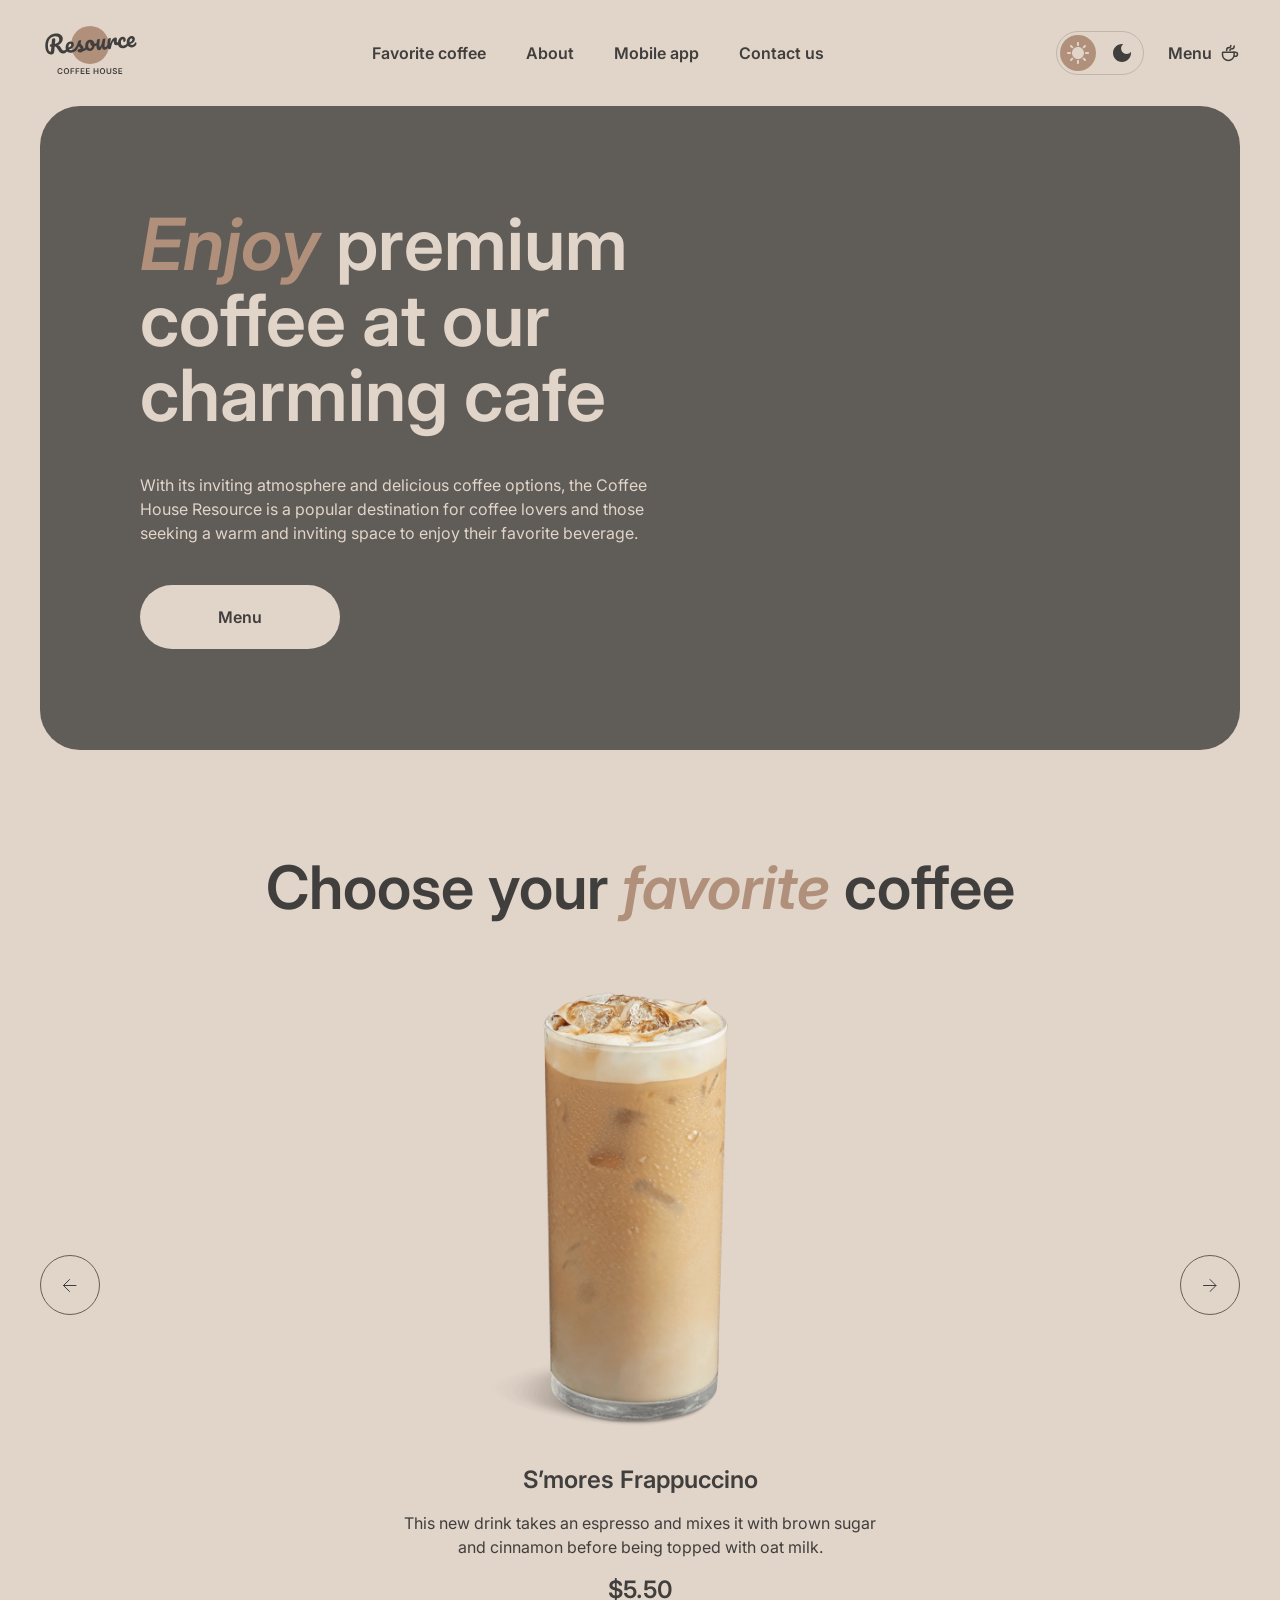
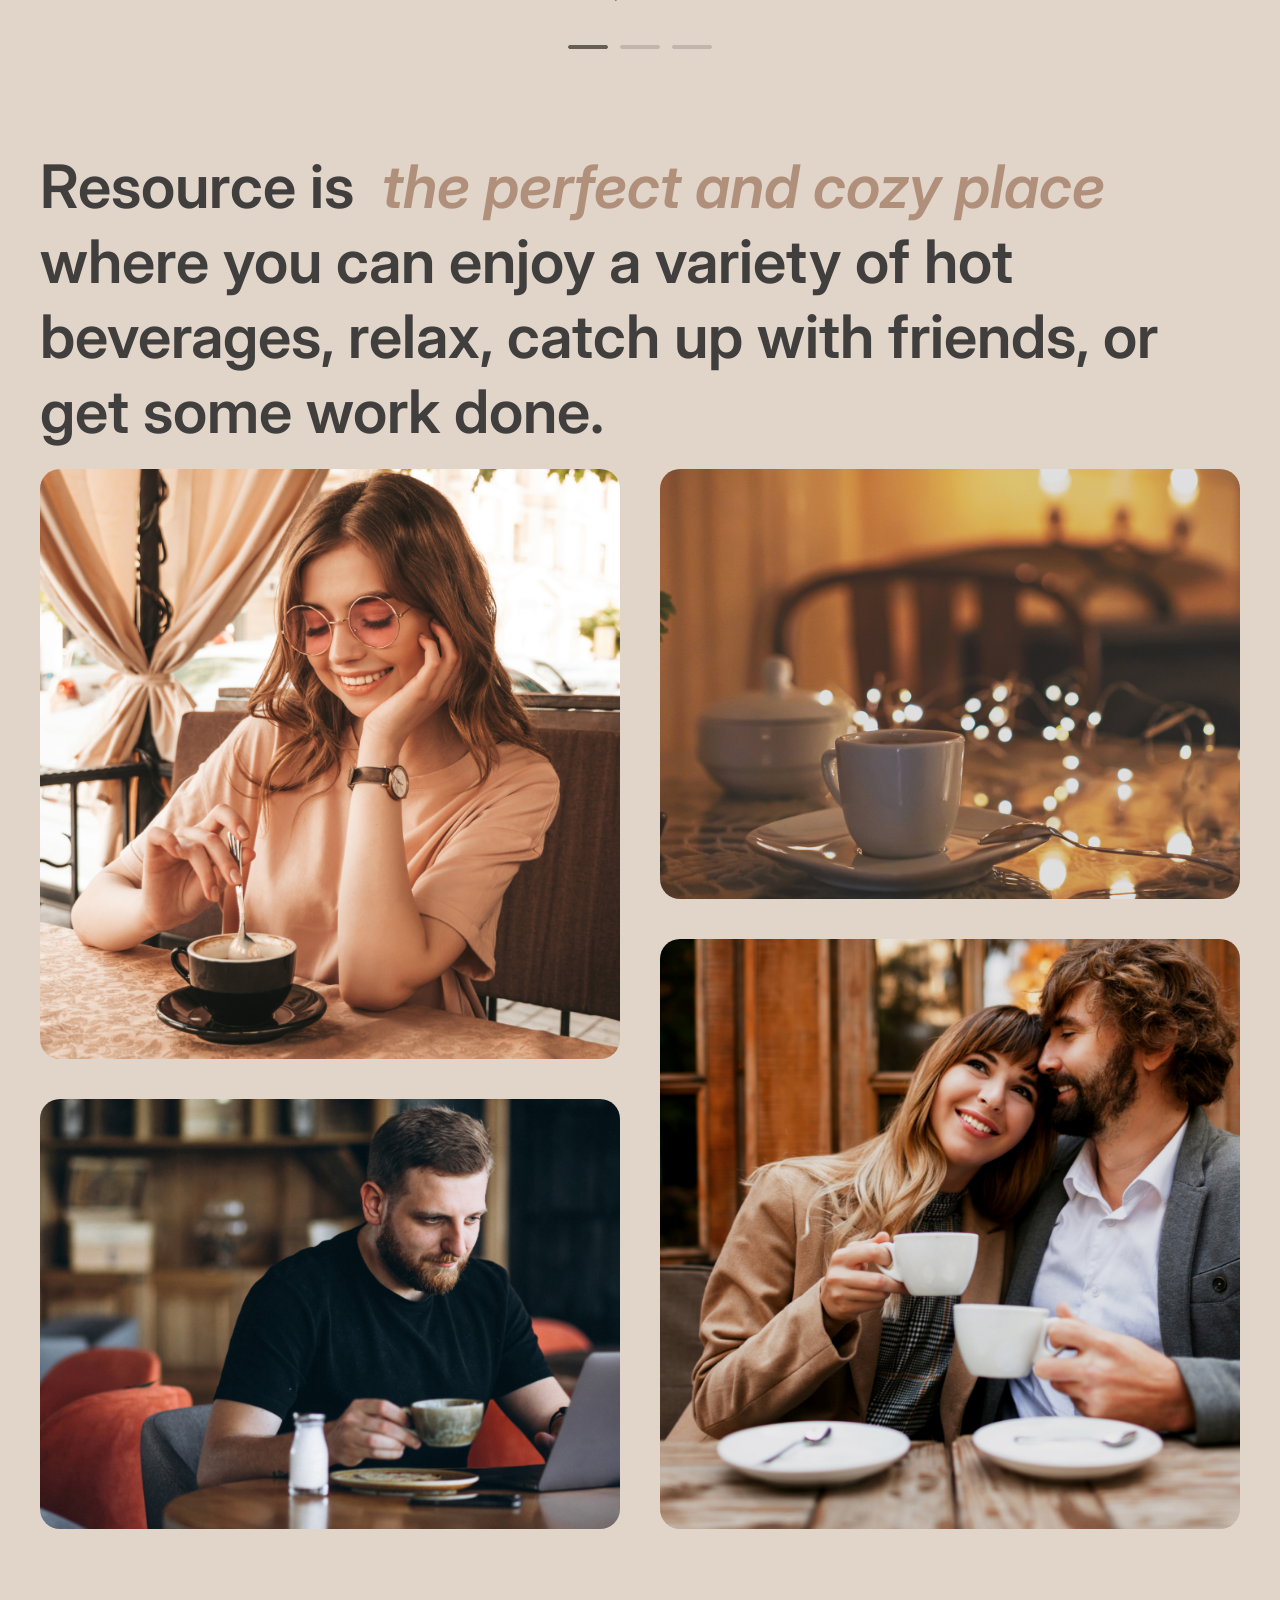
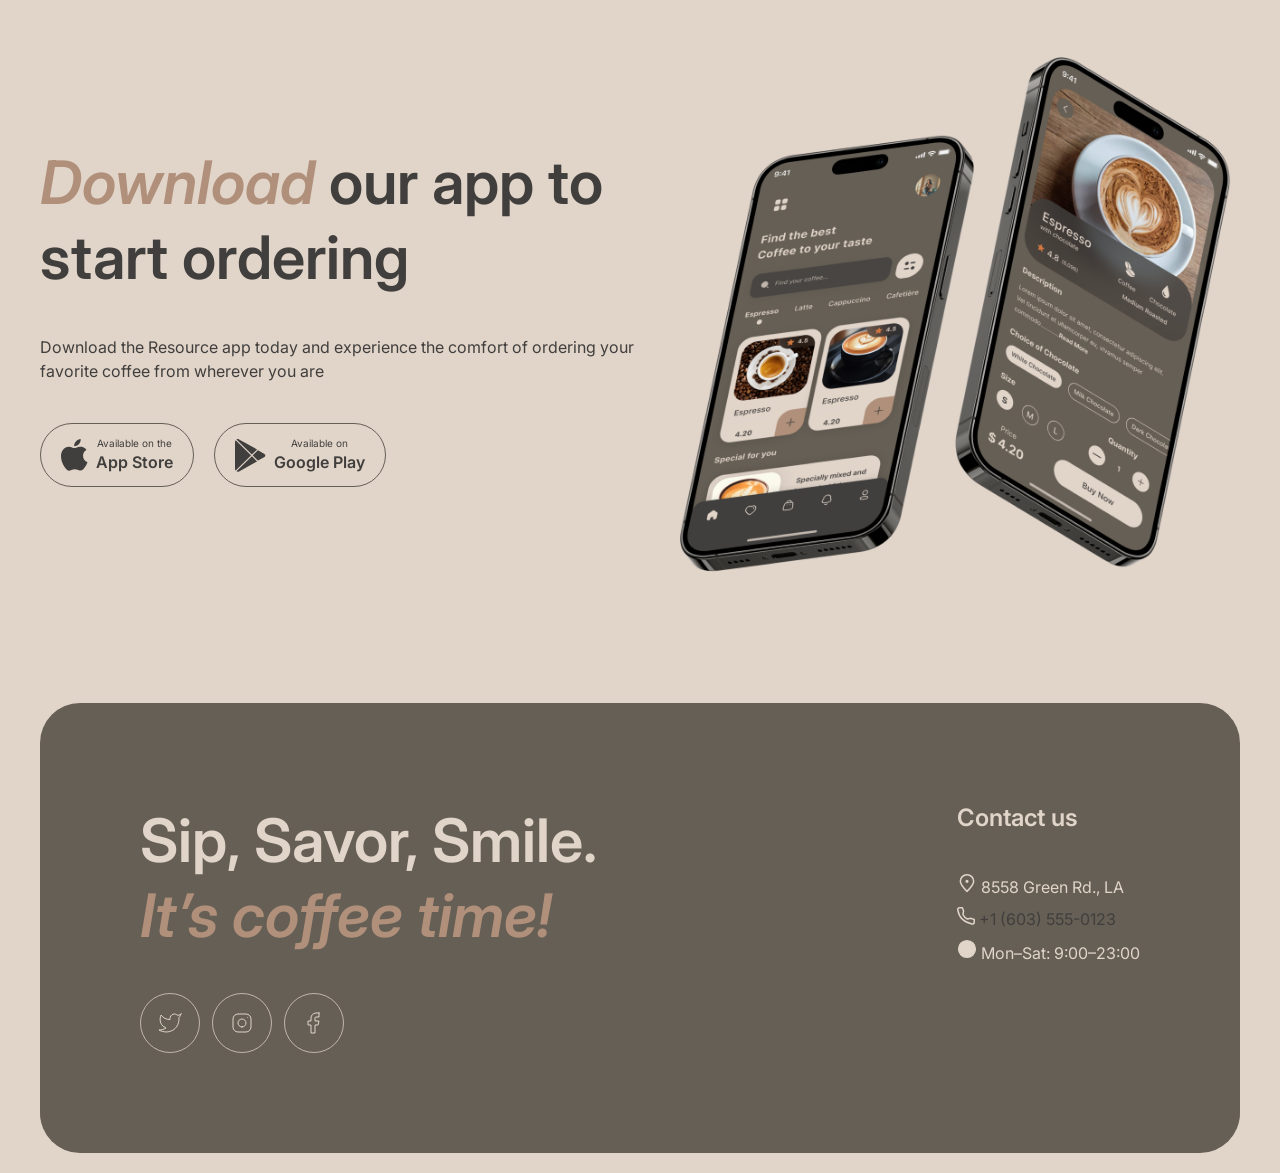
==== index.html @ 8425c6fe "feat: build main section and styles for it" ====
<!DOCTYPE html>
<html lang="en">

<head>
  <meta charset="UTF-8">
  <meta name="viewport" content="width=device-width, initial-scale=1.0">
  <link rel="stylesheet" href="./style.css">
  <link rel="preconnect" href="https://fonts.googleapis.com">
  <link rel="preconnect" href="https://fonts.gstatic.com" crossorigin>
  <link
    href="https://fonts.googleapis.com/css2?family=Inter:ital,opsz,wght@0,14..32,100..900;1,14..32,100..900&display=swap"
    rel="stylesheet">
  <title>Coffee House</title>
</head>

<body>
  <header class="header">
    <a href="index.html" aria-label="Go to homepage">
      <svg class="logo" width="100" height="60" viewBox="0 0 690 414" fill="none" xmlns="http://www.w3.org/2000/svg">
        <path class="logo-circle-color"
          d="M476.1 172.5C476.1 244.905 417.405 303.6 345 303.6C272.596 303.6 213.9 244.905 213.9 172.5C213.9 100.095 272.596 41.4 345 41.4C417.405 41.4 476.1 100.095 476.1 172.5Z"
          fill="currentColor" />
        <path class="logo-text-color"
          d="M660.181 153.81C661.611 153.685 662.768 154.248 663.654 155.501C664.649 156.744 665.248 158.52 665.45 160.829C665.796 164.789 665.159 168.28 663.54 171.303C660.874 176.301 657.127 180.342 652.299 183.424C647.581 186.496 641.758 188.336 634.829 188.942C624.271 189.866 615.803 187.448 609.426 181.689C603.039 175.82 599.374 167.497 598.431 156.719C597.767 149.13 598.746 141.952 601.367 135.184C603.98 128.306 607.922 122.697 613.194 118.357C618.576 114.008 624.842 111.52 631.99 110.895C638.369 110.337 643.651 111.814 647.838 115.326C652.014 118.729 654.386 123.675 654.954 130.163C655.618 137.752 653.441 144.536 648.423 150.516C643.505 156.377 634.642 161.474 621.834 165.809C624.916 170.637 629.591 172.777 635.86 172.228C640.369 171.834 643.962 170.467 646.639 168.127C649.426 165.777 652.527 161.96 655.943 156.674C657.119 154.909 658.531 153.954 660.181 153.81ZM630.6 127.307C626.531 127.663 623.273 130.331 620.828 135.31C618.492 140.28 617.618 146.119 618.204 152.828L618.233 153.158C624.587 151.05 629.499 148.293 632.969 144.887C636.439 141.48 637.996 137.742 637.64 133.673C637.457 131.583 636.708 129.986 635.393 128.883C634.177 127.659 632.58 127.134 630.6 127.307Z"
          fill="currentColor" />
        <path class="logo-text-color"
          d="M574.751 194.198C563.973 195.141 555.295 192.852 548.717 187.333C542.239 181.693 538.563 173.87 537.687 163.862C536.908 154.953 537.984 146.991 540.917 139.974C543.849 132.957 547.961 127.389 553.253 123.269C558.544 119.149 564.269 116.819 570.428 116.28C576.477 115.751 581.31 117.157 584.927 120.498C588.644 123.719 590.748 128.134 591.239 133.743C591.643 138.362 590.94 142.358 589.129 145.73C587.428 149.092 584.928 150.918 581.629 151.207C579.539 151.39 577.791 151.044 576.385 150.169C575.089 149.285 574.364 147.964 574.21 146.204C574.142 145.434 574.175 144.545 574.309 143.536C574.442 142.527 574.544 141.797 574.616 141.348C575.022 139.65 575.162 138.086 575.037 136.656C574.912 135.227 574.43 134.16 573.593 133.458C572.866 132.746 571.842 132.448 570.523 132.563C567.993 132.784 565.73 134.146 563.732 136.648C561.725 139.04 560.23 142.218 559.247 146.183C558.264 150.148 557.974 154.44 558.379 159.059C559.495 171.817 565.607 177.71 576.715 176.738C581.224 176.343 585.933 174.435 590.842 171.014C595.852 167.472 600.622 162.456 605.152 155.964C606.337 154.309 607.754 153.409 609.404 153.265C610.833 153.14 611.991 153.704 612.876 154.956C613.872 156.199 614.47 157.975 614.672 160.285C615.038 164.464 614.292 167.965 612.433 170.787C607.822 177.618 602.041 183.111 595.09 187.265C588.24 191.3 581.46 193.611 574.751 194.198Z"
          fill="currentColor" />
        <path class="logo-text-color"
          d="M479.882 202.498C475.703 202.864 472.541 200.924 470.396 196.678C468.362 192.424 466.921 185.457 466.074 175.779C464.824 161.481 465.67 147.721 468.613 134.497C469.324 131.221 470.717 128.772 472.791 127.15C474.966 125.408 478.088 124.359 482.157 124.003C484.357 123.811 485.921 123.951 486.849 124.424C487.777 124.897 488.308 125.903 488.443 127.443C488.597 129.203 488.118 133.234 487.007 139.537C486.292 144.033 485.749 147.959 485.378 151.316C485.007 154.673 484.813 158.791 484.796 163.668C487.598 153.892 490.994 145.838 494.984 139.504C498.973 133.171 503.002 128.552 507.07 125.647C511.248 122.733 515.151 121.117 518.781 120.799C525.929 120.174 529.817 123.435 530.442 130.584C530.567 132.014 530.375 135.521 529.866 141.107C529.372 145.583 529.172 148.371 529.268 149.471C529.605 153.32 531.148 155.125 533.898 154.884C536.977 154.615 540.725 151.849 545.141 146.586C546.445 145.031 547.867 144.187 549.407 144.052C550.837 143.927 551.994 144.491 552.88 145.743C553.865 146.876 554.45 148.487 554.632 150.577C554.988 154.646 554.168 157.931 552.17 160.433C549.37 163.892 545.981 166.959 542.004 169.635C538.127 172.19 533.879 173.67 529.26 174.074C523.431 174.584 518.847 173.489 515.508 170.789C512.278 168.079 510.442 164.195 510 159.136C509.855 157.486 509.876 155.822 510.062 154.144C510.089 151.925 510.069 150.43 510.002 149.66C509.848 147.901 509.166 147.074 507.956 147.18C506.307 147.324 504.271 149.386 501.848 153.366C499.526 157.226 497.31 162.296 495.2 168.576C493.09 174.856 491.503 181.422 490.44 188.276C489.683 193.55 488.561 197.195 487.075 199.209C485.689 201.103 483.291 202.2 479.882 202.498Z"
          fill="currentColor" />
        <path class="logo-text-color"
          d="M408.793 208.717C403.844 209.15 399.577 207.252 395.993 203.022C392.51 198.672 390.47 193.088 389.873 186.269C389.151 178.02 389.042 170.439 389.545 163.524C390.039 156.499 391.214 149.026 393.07 141.106C393.881 137.711 395.214 135.211 397.068 133.609C398.923 132.006 401.995 131.016 406.284 130.641C408.704 130.43 410.387 130.67 411.334 131.363C412.391 132.046 412.987 133.158 413.122 134.697C413.199 135.577 412.854 138.6 412.087 143.765C411.343 147.93 410.785 151.691 410.414 155.049C409.225 166.789 408.799 174.584 409.135 178.433C409.338 180.743 409.757 182.368 410.393 183.31C411.02 184.142 411.939 184.505 413.148 184.399C414.798 184.254 416.688 182.427 418.819 178.916C421.06 175.395 423.262 170.16 425.424 163.211C427.697 156.252 429.725 147.763 431.508 137.743C432.099 134.367 433.212 131.887 434.847 130.303C436.591 128.71 439.278 127.755 442.907 127.437C445.437 127.216 447.225 127.392 448.273 127.965C449.311 128.428 449.902 129.485 450.046 131.135C450.287 133.884 449.571 141.538 447.9 154.096C446.052 168.443 445.272 177.266 445.561 180.566C445.744 182.655 446.328 184.266 447.314 185.399C448.29 186.422 449.492 186.871 450.922 186.746C453.122 186.553 455.591 185.008 458.329 182.108C461.168 179.089 464.853 174.334 469.383 167.843C470.568 166.187 471.985 165.288 473.635 165.143C475.064 165.018 476.222 165.582 477.107 166.834C478.103 168.077 478.701 169.853 478.903 172.163C479.288 176.562 478.542 180.063 476.664 182.665C472.445 188.908 467.749 194.139 462.577 198.36C457.515 202.571 451.52 204.979 444.591 205.585C439.312 206.047 435.23 204.354 432.344 200.506C429.569 196.649 427.859 191.036 427.214 183.667C425.999 191.309 423.699 197.328 420.316 201.725C416.923 206.011 413.082 208.342 408.793 208.717Z"
          fill="currentColor" />
        <path class="logo-text-color"
          d="M397.168 157.87C398.598 157.745 399.761 158.363 400.655 159.726C401.55 161.088 402.094 162.869 402.287 165.069C402.748 170.348 401.428 173.622 398.325 174.891C391.928 177.777 384.785 179.732 376.895 180.755C375.614 190.176 372.139 197.961 366.471 204.108C360.793 210.146 354.05 213.507 346.242 214.19C339.643 214.767 333.839 213.668 328.831 210.892C323.933 208.107 320.043 204.181 317.162 199.113C314.28 194.046 312.57 188.433 312.031 182.274C311.3 173.916 312.245 166.352 314.867 159.584C317.479 152.707 321.431 147.208 326.722 143.088C332.004 138.858 338.055 136.444 344.873 135.848C353.232 135.116 360.196 137.444 365.765 142.83C371.434 148.097 375.079 154.926 376.7 163.318C381.84 162.535 387.903 160.897 394.888 158.402C395.748 158.105 396.509 157.927 397.168 157.87ZM346.032 196.588C349.551 196.28 352.45 194.585 354.73 191.505C357.119 188.414 358.518 184.136 358.926 178.67C355.315 176.659 352.411 173.865 350.214 170.289C348.127 166.704 346.901 162.822 346.535 158.642C346.381 156.883 346.392 155.109 346.568 153.32L345.743 153.392C341.344 153.777 337.847 156.244 335.253 160.793C332.759 165.223 331.849 171.287 332.523 178.985C333.052 185.034 334.611 189.552 337.2 192.54C339.898 195.517 342.842 196.867 346.032 196.588Z"
          fill="currentColor" />
        <path class="logo-text-color"
          d="M278.137 223.805C272.418 224.306 267.904 223.371 264.593 221.001C261.393 218.621 259.648 215.781 259.36 212.482C259.109 209.623 259.938 207.057 261.845 204.784C263.751 202.512 266.739 201.198 270.809 200.842C272.238 200.716 273.903 200.737 275.801 200.903C277.8 200.95 279.299 200.985 280.299 201.009C279.938 198.159 279.043 195.522 277.612 193.098C276.291 190.665 274.649 188.371 272.687 186.215C270.716 183.949 268.884 182.004 267.19 180.379C264.348 187.166 261.41 192.853 258.376 197.441C255.452 202.019 252.179 206.406 248.556 210.601C246.75 212.754 244.747 213.927 242.547 214.119C240.787 214.273 239.305 213.793 238.099 212.68C236.884 211.456 236.194 209.91 236.031 208.04C235.838 205.84 236.43 203.738 237.806 201.734L239.72 198.907C245.115 190.899 249.14 184.341 251.796 179.232C253.387 175.879 255.216 171.453 257.284 165.952C259.342 160.342 261.33 154.572 263.249 148.641C264.916 143.619 269.048 140.819 275.647 140.242C278.726 139.973 280.895 140.06 282.153 140.504C283.411 140.948 284.093 141.775 284.199 142.985C284.256 143.645 284.128 144.709 283.813 146.177C283.498 147.645 283.018 149.128 282.374 150.625C280.74 154.757 280.044 158.198 280.285 160.948C280.429 162.598 281.138 164.364 282.411 166.248C283.793 168.121 285.825 170.437 288.504 173.195C292.427 177.506 295.413 181.234 297.462 184.38C299.61 187.406 300.853 190.843 301.19 194.693C301.286 195.792 301.311 197.342 301.264 199.341C306.47 196.78 312.308 190.672 318.778 181.019C319.963 179.364 321.38 178.464 323.03 178.32C324.46 178.195 325.617 178.758 326.503 180.011C327.498 181.253 328.097 183.03 328.299 185.339C328.664 189.518 327.918 193.019 326.059 195.841C321.157 203.141 316.287 208.277 311.449 211.249C306.711 214.102 300.668 215.961 293.319 216.825C289.247 220.949 284.186 223.276 278.137 223.805Z"
          fill="currentColor" />
        <path class="logo-text-color"
          d="M252.658 184.476C254.088 184.351 255.245 184.915 256.131 186.167C257.126 187.41 257.725 189.186 257.927 191.496C258.311 195.895 257.565 199.396 255.687 201.998C252.051 207.303 246.676 212.373 239.563 217.206C232.56 222.03 224.824 224.813 216.356 225.553C204.808 226.564 195.57 224.214 188.643 218.503C181.716 212.792 177.776 204.493 176.823 193.605C176.159 186.016 177.138 178.838 179.76 172.07C182.372 165.192 186.314 159.583 191.586 155.243C196.969 150.893 203.234 148.406 210.383 147.781C216.762 147.222 222.044 148.7 226.23 152.212C230.407 155.615 232.779 160.56 233.346 167.049C234.01 174.638 231.833 181.422 226.815 187.402C221.898 193.263 213.09 198.355 200.391 202.68C203.583 207.499 209.029 209.571 216.727 208.898C221.676 208.465 227.136 206.269 233.107 202.311C239.178 198.234 244.277 193.189 248.406 187.176C249.591 185.521 251.008 184.621 252.658 184.476ZM208.993 164.193C204.923 164.549 201.666 167.217 199.22 172.196C196.885 177.166 196.01 183.005 196.597 189.714L196.626 190.044C202.98 187.936 207.892 185.179 211.362 181.773C214.832 178.366 216.389 174.628 216.033 170.559C215.85 168.469 215.101 166.872 213.785 165.768C212.57 164.545 210.972 164.02 208.993 164.193Z"
          fill="currentColor" />
        <path class="logo-text-color"
          d="M191.066 189.865C192.496 189.74 193.654 190.304 194.539 191.556C195.534 192.799 196.133 194.575 196.335 196.885C196.71 201.174 195.964 204.675 194.095 207.387C189.374 214.228 184.473 219.643 179.392 223.634C174.302 227.515 168.072 229.778 160.703 230.422C153.555 231.048 147.282 229.657 141.886 226.251C136.601 222.834 131.294 216.649 125.967 207.695C121.683 200.534 118.343 195.286 115.945 191.949C113.538 188.502 111.222 186.101 108.998 184.744C106.884 183.377 104.327 182.659 101.329 182.589C101.091 184.937 100.462 192.306 99.4399 204.697C99.0412 210.273 98.7848 213.675 98.6707 214.904C98.1578 221.709 96.4104 227.071 93.4286 230.989C90.4371 234.797 85.5869 236.994 78.8782 237.581C71.5095 238.226 64.7781 236.654 58.6839 232.865C52.69 228.956 47.8166 223.288 44.0636 215.858C40.301 208.319 37.9867 199.601 37.1207 189.702C35.5043 171.226 37.2985 155 42.5034 141.024C47.8184 127.039 55.9419 116.022 66.8739 107.973C77.9064 99.804 91.0112 95.0558 106.188 93.728C116.747 92.8042 125.739 93.6244 133.167 96.1884C140.595 98.7524 146.259 102.69 150.159 108C154.169 113.301 156.482 119.471 157.098 126.51C157.637 132.669 156.681 138.848 154.231 145.046C151.882 151.126 147.99 156.675 142.555 161.694C137.121 166.713 130.321 170.688 122.155 173.619C127.559 174.587 131.83 176.54 134.969 179.48C138.107 182.419 141.375 186.843 144.774 192.751C148.431 199.081 151.878 203.655 155.117 206.475C158.466 209.285 162.12 210.517 166.079 210.17C169.599 209.863 172.852 208.414 175.839 205.826C178.817 203.127 182.475 198.707 186.814 192.564C187.999 190.909 189.417 190.009 191.066 189.865ZM78.5488 184.416C74.8095 184.743 72.148 184.089 70.5643 182.454C69.0906 180.81 68.2575 178.888 68.0651 176.689C67.8342 174.049 68.4762 171.887 69.9912 170.203C71.6161 168.51 73.5284 167.567 75.728 167.374L79.8523 167.013C80.669 156.081 81.5056 146.644 82.3622 138.701C83.1665 131.427 87.473 127.448 95.2815 126.765C101.55 126.217 104.93 128.747 105.421 134.356C105.527 135.566 105.554 136.505 105.501 137.175L102.948 164.993C108.858 164.143 114.122 162.242 118.74 159.289C123.468 156.327 127.064 152.466 129.529 147.706C132.104 142.937 133.141 137.693 132.641 131.974C132.035 125.046 129.194 119.809 124.118 116.263C119.043 112.717 111.941 111.344 102.813 112.143C92.0345 113.086 82.812 116.608 75.145 122.709C67.5783 128.69 62.0022 137.157 58.4167 148.11C54.8217 158.952 53.6832 171.907 55.0014 186.974C55.6172 194.013 56.8613 200 58.7337 204.933C60.606 209.867 62.6977 213.508 65.0086 215.855C67.3195 218.201 69.4098 219.293 71.2795 219.129C72.7092 219.004 73.8014 218.188 74.5562 216.682C75.4209 215.165 75.9887 212.788 76.2596 209.551L78.5488 184.416Z"
          fill="currentColor" />
        <path class="logo-text-color"
          d="M540.982 372.6V332.455H567.093V338.551H548.255V349.45H565.74V355.546H548.255V366.504H567.249V372.6H540.982Z"
          fill="currentColor" />
        <path class="logo-text-color"
          d="M524.192 343.491C524.009 341.779 523.238 340.446 521.879 339.492C520.533 338.538 518.782 338.061 516.625 338.061C515.109 338.061 513.809 338.29 512.724 338.747C511.64 339.204 510.81 339.825 510.235 340.609C509.66 341.393 509.366 342.288 509.353 343.295C509.353 344.131 509.542 344.856 509.921 345.471C510.313 346.085 510.843 346.607 511.509 347.039C512.176 347.457 512.914 347.81 513.724 348.097C514.534 348.385 515.351 348.627 516.174 348.823L519.938 349.763C521.454 350.116 522.911 350.593 524.309 351.194C525.721 351.796 526.982 352.553 528.093 353.468C529.216 354.383 530.105 355.487 530.759 356.781C531.412 358.075 531.739 359.591 531.739 361.329C531.739 363.681 531.138 365.752 529.935 367.543C528.733 369.32 526.995 370.712 524.721 371.718C522.46 372.711 519.722 373.208 516.508 373.208C513.384 373.208 510.673 372.724 508.373 371.757C506.086 370.79 504.295 369.379 503.002 367.523C501.721 365.667 501.028 363.407 500.924 360.741H508.079C508.183 362.139 508.614 363.302 509.372 364.23C510.13 365.158 511.117 365.85 512.332 366.308C513.561 366.765 514.933 366.994 516.449 366.994C518.03 366.994 519.415 366.759 520.605 366.288C521.807 365.805 522.748 365.138 523.427 364.289C524.107 363.426 524.453 362.42 524.466 361.27C524.453 360.225 524.146 359.362 523.545 358.682C522.944 357.99 522.101 357.415 521.016 356.957C519.945 356.487 518.69 356.069 517.253 355.703L512.685 354.527C509.379 353.677 506.765 352.39 504.844 350.665C502.936 348.927 501.982 346.621 501.982 343.746C501.982 341.38 502.623 339.309 503.903 337.532C505.197 335.754 506.955 334.376 509.176 333.396C511.398 332.402 513.914 331.906 516.723 331.906C519.572 331.906 522.068 332.402 524.211 333.396C526.368 334.376 528.06 335.741 529.288 337.492C530.517 339.23 531.151 341.23 531.19 343.491H524.192Z"
          fill="currentColor" />
        <path class="logo-text-color"
          d="M484.437 332.455H491.71V358.683C491.71 361.558 491.03 364.086 489.671 366.269C488.325 368.451 486.43 370.156 483.987 371.385C481.543 372.6 478.687 373.208 475.42 373.208C472.14 373.208 469.278 372.6 466.835 371.385C464.391 370.156 462.496 368.451 461.15 366.269C459.804 364.086 459.131 361.558 459.131 358.683V332.455H466.403V358.075C466.403 359.748 466.769 361.237 467.501 362.544C468.246 363.851 469.291 364.877 470.637 365.622C471.983 366.354 473.578 366.719 475.42 366.719C477.263 366.719 478.857 366.354 480.203 365.622C481.562 364.877 482.608 363.851 483.34 362.544C484.071 361.237 484.437 359.748 484.437 358.075V332.455Z"
          fill="currentColor" />
        <path class="logo-text-color"
          d="M449.495 352.527C449.495 356.853 448.685 360.558 447.064 363.642C445.457 366.713 443.261 369.065 440.478 370.699C437.708 372.332 434.565 373.149 431.049 373.149C427.534 373.149 424.384 372.332 421.601 370.699C418.831 369.052 416.635 366.693 415.015 363.622C413.407 360.538 412.604 356.84 412.604 352.527C412.604 348.202 413.407 344.503 415.015 341.432C416.635 338.348 418.831 335.99 421.601 334.356C424.384 332.723 427.534 331.906 431.049 331.906C434.565 331.906 437.708 332.723 440.478 334.356C443.261 335.99 445.457 338.348 447.064 341.432C448.685 344.503 449.495 348.202 449.495 352.527ZM442.183 352.527C442.183 349.482 441.706 346.915 440.752 344.824C439.811 342.72 438.505 341.132 436.832 340.06C435.159 338.976 433.232 338.433 431.049 338.433C428.867 338.433 426.939 338.976 425.267 340.06C423.594 341.132 422.281 342.72 421.327 344.824C420.386 346.915 419.915 349.482 419.915 352.527C419.915 355.572 420.386 358.147 421.327 360.251C422.281 362.342 423.594 363.929 425.267 365.014C426.939 366.086 428.867 366.621 431.049 366.621C433.232 366.621 435.159 366.086 436.832 365.014C438.505 363.929 439.811 362.342 440.752 360.251C441.706 358.147 442.183 355.572 442.183 352.527Z"
          fill="currentColor" />
        <path class="logo-text-color"
          d="M369.787 372.6V332.455H377.06V349.45H395.662V332.455H402.954V372.6H395.662V355.546H377.06V372.6H369.787Z"
          fill="currentColor" />
        <path class="logo-text-color"
          d="M317.045 372.6V332.455H343.155V338.551H324.317V349.45H341.803V355.546H324.317V366.504H343.312V372.6H317.045Z"
          fill="currentColor" />
        <path class="logo-text-color"
          d="M280.756 372.6V332.455H306.866V338.551H288.028V349.45H305.514V355.546H288.028V366.504H307.023V372.6H280.756Z"
          fill="currentColor" />
        <path class="logo-text-color"
          d="M245.65 372.6V332.455H271.369V338.551H252.923V349.45H269.604V355.546H252.923V372.6H245.65Z"
          fill="currentColor" />
        <path d="M210.547 372.6V332.455H236.265V338.551H217.819V349.45H234.501V355.546H217.819V372.6H210.547Z"
          fill="currentColor" />
        <path class="logo-text-color"
          d="M200.913 352.527C200.913 356.853 200.103 360.558 198.482 363.642C196.875 366.713 194.679 369.065 191.896 370.699C189.125 372.332 185.983 373.149 182.467 373.149C178.952 373.149 175.802 372.332 173.019 370.699C170.248 369.052 168.053 366.693 166.433 363.622C164.825 360.538 164.021 356.84 164.021 352.527C164.021 348.202 164.825 344.503 166.433 341.432C168.053 338.348 170.248 335.99 173.019 334.356C175.802 332.723 178.952 331.906 182.467 331.906C185.983 331.906 189.125 332.723 191.896 334.356C194.679 335.99 196.875 338.348 198.482 341.432C200.103 344.503 200.913 348.202 200.913 352.527ZM193.601 352.527C193.601 349.482 193.124 346.915 192.17 344.824C191.229 342.72 189.923 341.132 188.25 340.06C186.577 338.976 184.65 338.433 182.467 338.433C180.285 338.433 178.357 338.976 176.685 340.06C175.012 341.132 173.698 342.72 172.744 344.824C171.804 346.915 171.333 349.482 171.333 352.527C171.333 355.572 171.804 358.147 172.744 360.251C173.698 362.342 175.012 363.929 176.685 365.014C178.357 366.086 180.285 366.621 182.467 366.621C184.65 366.621 186.577 366.086 188.25 365.014C189.923 363.929 191.229 362.342 192.17 360.251C193.124 358.147 193.601 355.572 193.601 352.527Z"
          fill="currentColor" />
        <path class="logo-text-color"
          d="M155.62 346H148.289C148.08 344.798 147.695 343.732 147.133 342.805C146.571 341.864 145.872 341.067 145.035 340.413C144.199 339.76 143.245 339.27 142.173 338.943C141.115 338.603 139.971 338.433 138.743 338.433C136.56 338.433 134.626 338.982 132.941 340.08C131.255 341.165 129.935 342.759 128.981 344.863C128.027 346.954 127.55 349.509 127.55 352.527C127.55 355.598 128.027 358.186 128.981 360.29C129.948 362.381 131.268 363.962 132.941 365.034C134.626 366.092 136.554 366.621 138.723 366.621C139.925 366.621 141.049 366.465 142.095 366.151C143.153 365.824 144.101 365.347 144.937 364.72C145.787 364.093 146.499 363.322 147.074 362.407C147.662 361.492 148.067 360.447 148.289 359.271L155.62 359.31C155.346 361.218 154.751 363.008 153.837 364.681C152.935 366.354 151.752 367.83 150.289 369.111C148.825 370.379 147.113 371.372 145.153 372.09C143.193 372.796 141.017 373.149 138.625 373.149C135.097 373.149 131.947 372.332 129.177 370.699C126.406 369.065 124.224 366.706 122.63 363.622C121.035 360.538 120.238 356.84 120.238 352.527C120.238 348.202 121.042 344.503 122.649 341.432C124.257 338.348 126.446 335.99 129.216 334.356C131.987 332.723 135.123 331.906 138.625 331.906C140.86 331.906 142.938 332.219 144.859 332.847C146.78 333.474 148.492 334.395 149.995 335.611C151.497 336.813 152.732 338.29 153.699 340.041C154.679 341.779 155.32 343.765 155.62 346Z"
          fill="currentColor" />
      </svg>
    </a>
    <nav class="header-navigation">
      <ul class="header-menu">
        <li class="header-menu-item"><a href="#favorite-coffee">Favorite coffee</a></li>
        <li class="header-menu-item"><a href="#about">About</a></li>
        <li class="header-menu-item"><a href="#mobile-app">Mobile app</a></li>
        <li class="header-menu-item"><a href="#contact">Contact us</a></li>
      </ul>
    </nav>
    <div class="link-to-menu">
      <input class="menu-input" id="theme-change" type="checkbox" aria-label="change-theme">
      <label class="menu-theme-selected" for="theme-change">
        <span class="theme-items theme-light">
          <svg width="22" height="22" viewBox="0 0 22 22" fill="none" xmlns="http://www.w3.org/2000/svg">
            <path
              d="M10 3V1C10 0.45 10.45 0 11 0C11.55 0 12 0.45 12 1V3C12 3.55 11.55 4 11 4C10.45 4 10 3.55 10 3ZM17.36 6.05L18.77 4.63C19.16 4.24 19.16 3.61 18.77 3.22C18.38 2.83 17.75 2.83 17.36 3.22L15.95 4.64C15.56 5.03 15.56 5.66 15.95 6.05C16.34 6.44 16.97 6.44 17.36 6.05ZM21 10H19C18.45 10 18 10.45 18 11C18 11.55 18.45 12 19 12H21C21.55 12 22 11.55 22 11C22 10.45 21.55 10 21 10ZM11 18C10.45 18 10 18.45 10 19V21C10 21.55 10.45 22 11 22C11.55 22 12 21.55 12 21V19C12 18.45 11.55 18 11 18ZM4.64 6.05L3.22 4.64C2.83 4.25 2.83 3.61 3.22 3.23C3.61 2.85 4.25 2.84 4.63 3.23L6.04 4.64C6.43 5.03 6.43 5.67 6.04 6.05C5.65 6.43 5.02 6.44 4.64 6.05ZM15.95 15.95C15.56 16.34 15.56 16.98 15.95 17.36L17.36 18.77C17.75 19.16 18.39 19.16 18.77 18.77C19.16 18.38 19.16 17.74 18.77 17.36L17.36 15.95C16.98 15.56 16.34 15.56 15.95 15.95ZM1 12H3C3.55 12 4 11.55 4 11C4 10.45 3.55 10 3 10H1C0.45 10 0 10.45 0 11C0 11.55 0.45 12 1 12ZM4.64 18.78L6.05 17.37C6.44 16.98 6.44 16.34 6.05 15.96C5.66 15.58 5.02 15.57 4.64 15.96L3.23 17.37C2.84 17.76 2.84 18.4 3.23 18.78C3.61 19.17 4.25 19.17 4.64 18.78ZM11 5C7.69 5 5 7.69 5 11C5 14.31 7.69 17 11 17C14.31 17 17 14.31 17 11C17 7.69 14.31 5 11 5Z"
              fill="currentColor" />
          </svg>

        </span>
        <span class="theme-items theme-dark">
          <svg width="18" height="18" viewBox="0 0 18 18" fill="none" xmlns="http://www.w3.org/2000/svg">
            <path
              d="M9 0C4.03 0 0 4.03 0 9C0 13.97 4.03 18 9 18C13.97 18 18 13.97 18 9C18 8.54 17.96 8.08 17.9 7.64C16.92 9.01 15.32 9.9 13.5 9.9C10.52 9.9 8.1 7.48 8.1 4.5C8.1 2.69 8.99 1.08 10.36 0.0999999C9.92 0.0399999 9.46 0 9 0Z"
              fill="currentColor" />
          </svg>


        </span>
      </label>
      <div class="menu-and-icon">
        <a class="link-menu-item" href="catalog.html">Menu
          <svg class="link-menu--icon" width="20" height="20" viewBox="0 0 20 20" fill="none"
            xmlns="http://www.w3.org/2000/svg">
            <path
              d="M14.167 9.76667V11.6667C14.167 14.8883 11.5553 17.5 8.33366 17.5C5.112 17.5 2.50033 14.8883 2.50033 11.6667V9.76667C2.50033 9.4353 2.76896 9.16667 3.10033 9.16667H13.567C13.8984 9.16667 14.167 9.4353 14.167 9.76667Z"
              stroke="currentColor" stroke-width="1.5" stroke-linecap="round" stroke-linejoin="round" />
            <path
              d="M10.0003 7.50008C10.0003 6.66675 10.5956 5.83341 11.786 5.83341C13.101 5.83341 14.167 4.76743 14.167 3.45246V2.91675"
              stroke="currentColor" stroke-width="1.5" stroke-linecap="round" stroke-linejoin="round" />
            <path
              d="M6.66634 7.5V7.08333C6.66634 5.70262 7.78563 4.58333 9.16634 4.58333C10.0868 4.58333 10.833 3.83714 10.833 2.91667V2.5"
              stroke="currentColor" stroke-width="1.5" stroke-linecap="round" stroke-linejoin="round" />
            <path
              d="M13.333 9.16675H15.4163C16.5669 9.16675 17.4997 10.0995 17.4997 11.2501C17.4997 12.4007 16.5669 13.3334 15.4163 13.3334H14.1663"
              stroke="currentColor" stroke-width="1.5" stroke-linecap="round" stroke-linejoin="round" />
          </svg>
        </a>
      </div>
      <button class="burger-menu" type="button" aria-label="Open navigation">
        <span class="burger-menu-item"></span>
        <span class="burger-menu-item"></span>
      </button>
    </div>

  </header>

  <main class="main">
    <section class="hero">
      <div class="hero-video-container">
        <video class="hero-video" src="./video/2909914-uhd_3840_2024_24fps.mp4" autoplay loop muted playsinline></video>
        <div class="hero-title-container">
          <h1 class="hero-title"><span class="hero-enjoy-title">Enjoy</span> premium coffee at our charming cafe</h1>
          <p class="hero-description">With its inviting atmosphere and delicious coffee options, the Coffee House
            Resource
            is a popular destination for coffee
            lovers and those seeking a warm and inviting space to enjoy their favorite beverage.</p>
          <a class="hero-menu-link" href="catalog.html">Menu</a>

        </div>
      </div>

    </section>
    <section class="favorite-coffee" id="favorite-coffee">
      <h2 class="favorite-coffee-title">Choose your <span class="favorite"> favorite </span> coffee</h2>
      <div class="favorite-coffee-container">
        <button class="favorite-card-button left-button" type="button" aria-label="button for previuosly card">
          <svg width="14" height="13" viewBox="0 0 14 13" fill="none" xmlns="http://www.w3.org/2000/svg">
            <path d="M13 6.5H0.5M6.5 12.5L0.5 6.5L6.5 0.5" stroke="currentColor" stroke-linecap="round"
              stroke-linejoin="round" />
          </svg>
        </button>
        <div class="favorite-card">
          <div class="favorite-card-product favorite-card-product-current">
            <img alt="slide of a cup cofee" class="favorite-card-image" src="./image/coffee-slider-1.png">
            <div class="favorite-card-text-container">
              <h3 class="favorite-card-title">S’mores Frappuccino</h3>
              <p class="favorite-card-description">This new drink takes an espresso and mixes it with brown sugar and
                cinnamon before being topped with oat milk.</p>
              <span class="favorite-card-price">$5.50</span>
            </div>
          </div>
          <div class="favorite-card-product">
            <img alt="slide of a cup cofee" class="favorite-card-image" src="./image/coffee-slider-2.png">
            <div class="favorite-card-text-container">
              <h3 class="favorite-card-title">Caramel Macchiato</h3>
              <p class="favorite-card-description">Fragrant and unique classic espresso with rich caramel-peanut syrup,
                with cream under whipped thick foam.</p>
              <span class="favorite-card-price">$5.00</span>
            </div>
          </div>
          <div class="favorite-card-product">
            <img alt="slide of a cup cofee" class="favorite-card-image" src="./image/coffee-slider-3.png">
            <div class="favorite-card-text-container">
              <h3 class="favorite-card-title">Ice coffee</h3>
              <p class="favorite-card-description">A popular summer drink that tones and invigorates. Prepared from
                coffee, milk and ice.</p>
              <span class="favorite-card-price">$4.50</span>
            </div>
          </div>
        </div>
        <button class="favorite-card-button right-button" type="button" aria-label="button for next card">
          <svg width="14" height="13" viewBox="0 0 14 13" fill="none" xmlns="http://www.w3.org/2000/svg">
            <path d="M0.5 6.5H13M7 12.5L13 6.5L7 0.5" stroke="currentColor" stroke-linecap="round"
              stroke-linejoin="round" />
          </svg>
        </button>
      </div>
      <div class="selected-card">
        <span class="selected-card-item selected-card-item-active"></span>
        <span class="selected-card-item"></span>
        <span class="selected-card-item"></span>
      </div>
    </section>
    <section class="about" id="about">
      <h2 class="about-title">Resource is <span class="about-title-text">&nbsp;the perfect and cozy place&nbsp;</span>
        where you can enjoy a
        variety of hot beverages,
        relax, catch up with friends, or get some work done.</h2>
      <div class="about-container">
        <img class="about-photo about-photo-item1" src="./image/about-1.jpg" alt="photo a eoman who is drinking coffee">
        <img class="about-photo about-photo-item2" src="./image/about-2.jpg" alt="photo a cup of coffee">
        <img class="about-photo about-photo-item3" src="./image/about-3.jpg" alt="photo the man who work from cafe">
        <img class="about-photo about-photo-item4" src="./image/about-4.jpg" alt="men and woomen are drinkin cofee">
      </div>
    </section>
    <section class="mobile-app" id="mobile-app">
      <div class="mobile-app-text">
        <h2 class="mobile-app-title"><span class="mobile-app-text-download">Download</span> our app
          to start ordering</h2>
        <p class="mobile-app-description">Download the Resource app today and experience the comfort of ordering your
          favorite coffee from wherever you are</p>
        <div class="mobile-app-button-container">
          <button class="mobile-app-button"><svg width=" 27" height="32" viewBox="0 0 27 32" fill="none"
              xmlns="http://www.w3.org/2000/svg">
              <path
                d="M22.0578 16.8306C22.021 12.8323 25.4156 10.8871 25.5708 10.7966C23.6483 8.06361 20.6684 7.69021 19.6213 7.66043C17.1185 7.40364 14.6909 9.12057 13.4159 9.12057C12.1156 9.12057 10.1523 7.68524 8.03638 7.72742C5.31352 7.76836 2.76624 9.30541 1.36919 11.6922C-1.51399 16.5589 0.636305 23.7107 3.39861 27.6446C4.7804 29.5711 6.39503 31.7223 8.50843 31.6466C10.576 31.5635 11.3483 30.3614 13.8435 30.3614C16.3157 30.3614 17.0409 31.6466 19.1963 31.5982C21.4153 31.5635 22.8124 29.6629 24.1458 27.719C25.7426 25.5108 26.3839 23.3361 26.4093 23.2245C26.3572 23.2071 22.0998 21.6229 22.0578 16.8306Z"
                fill="currentColor" />
              <path
                d="M17.9863 5.07263C19.0983 3.71671 19.8592 1.872 19.648 0C18.0384 0.0694711 16.0256 1.08549 14.8664 2.41164C13.8409 3.58025 12.9248 5.49566 13.1615 7.29695C14.9695 7.42845 16.8259 6.40747 17.9863 5.07263Z"
                fill="currentColor" />
            </svg>
            <div class="mobile-app-button-text-container">

              <span class="mobile-app-button-text-low">Available on the</span>
              <span class="mobile-app-button-text">App Store</span>
            </div>
          </button>
          <button class="mobile-app-button"><svg width=" 31" height="33" viewBox="0 0 31 33" fill="none"
              xmlns="http://www.w3.org/2000/svg">
              <path
                d="M0.572202 1.40292C0.209755 1.77285 0 2.34879 0 3.09466V29.6994C0 30.4452 0.209755 31.0212 0.572202 31.3911L0.661658 31.4723L15.9523 16.5699V16.2181L0.661658 1.31571L0.572202 1.40292Z"
                fill="currentColor" />
              <path
                d="M22.894 21.5399L17.8027 16.57V16.2181L22.9001 11.2481L23.0143 11.3128L29.0509 14.6617C30.7737 15.6121 30.7737 17.176 29.0509 18.1324L23.0143 21.4753L22.894 21.5399V21.5399Z"
                fill="currentColor" />
              <path
                d="M22.0897 22.4007L16.8781 17.3195L1.49805 32.3166C2.07025 32.903 3.00336 32.9737 4.06448 32.3872L22.0897 22.4007"
                fill="currentColor" />
              <path
                d="M22.0897 10.3875L4.06448 0.400992C3.00336 -0.179462 2.07025 -0.108787 1.49805 0.477683L16.8781 15.4688L22.0897 10.3875Z"
                fill="currentColor" />
            </svg>
            <div class="mobile-app-button-text-container">
              <span class="mobile-app-button-text-low">Available on</span>
              <span class="mobile-app-button-text">Google Play</span>
            </div>
          </button>
        </div>
      </div>
      <div class="mobile-app-image">
        <img class="mobile-app-image-item" src="./image/mobile-screens.png" alt="photo for phone with app">
      </div>
    </section>
  </main>
  <footer class="footer" id="contact">
    <div class="footer-icon-and-title-container">
      <h2 class="footer-title">Sip, Savor, Smile. <span class="footer-title-italic">It’s coffee time!</span></h2>
      <nav class="footer-nav">
        <ul class="footer-nav-list">
          <li class="footer-nav-list-item">
            <a class="footer-link">
              <svg class="footer-social-icon" width="24" height="24" viewBox="0 0 24 24" fill="none"
                xmlns="http://www.w3.org/2000/svg">
                <path
                  d="M23 3.01006C23 3.01006 20.9821 4.20217 19.86 4.54006C19.2577 3.84757 18.4573 3.35675 17.567 3.13398C16.6767 2.91122 15.7395 2.96725 14.8821 3.29451C14.0247 3.62177 13.2884 4.20446 12.773 4.96377C12.2575 5.72309 11.9877 6.62239 12 7.54006V8.54006C10.2426 8.58562 8.50127 8.19587 6.93101 7.4055C5.36074 6.61513 4.01032 5.44869 3 4.01006C3 4.01006 -1 13.0101 8 17.0101C5.94053 18.408 3.48716 19.109 1 19.0101C10 24.0101 21 19.0101 21 7.51006C20.9991 7.23151 20.9723 6.95365 20.92 6.68006C21.9406 5.67355 23 3.01006 23 3.01006Z"
                  stroke="currentColor" stroke-linecap="round" stroke-linejoin="round" />
              </svg>


            </a>
          </li>
          <li class="footer-nav-list-item">
            <a class="footer-link">
              <svg class="footer-social-icon" width="24" height="24" viewBox="0 0 24 24" fill="none"
                xmlns="http://www.w3.org/2000/svg">
                <path
                  d="M12 16C14.2091 16 16 14.2091 16 12C16 9.79086 14.2091 8 12 8C9.79086 8 8 9.79086 8 12C8 14.2091 9.79086 16 12 16Z"
                  stroke="currentColor" stroke-linecap="round" stroke-linejoin="round" />
                <path
                  d="M3 16V8C3 5.23858 5.23858 3 8 3H16C18.7614 3 21 5.23858 21 8V16C21 18.7614 18.7614 21 16 21H8C5.23858 21 3 18.7614 3 16Z"
                  stroke="currentColor" />
                <path d="M17.5 6.51L17.51 6.49889" stroke="#E1D4C9" stroke-linecap="round" stroke-linejoin="round" />
              </svg>



            </a>
          </li>
          <li class="footer-nav-list-item">
            <a class="footer-link">
              <svg class="footer-social-icon" width="24" height="24" viewBox="0 0 24 24" fill="none"
                xmlns="http://www.w3.org/2000/svg">
                <path
                  d="M17 2H14C12.6739 2 11.4021 2.52678 10.4645 3.46447C9.52678 4.40215 9 5.67392 9 7V10H6V14H9V22H13V14H16L17 10H13V7C13 6.73478 13.1054 6.48043 13.2929 6.29289C13.4804 6.10536 13.7348 6 14 6H17V2Z"
                  stroke="currentColor" stroke-linecap="round" stroke-linejoin="round" />
              </svg>
            </a>
          </li>
        </ul>
      </nav>
    </div>
    <div class="footer-contacts-container">
      <h3 class="footer-contact-title">Contact us</h3>
      <div class="footer-contacts-info">
        <div class="footer-contacts-info-item">
          <svg width="20" height="20" viewBox="0 0 20 20" fill="none" xmlns="http://www.w3.org/2000/svg">
            <path
              d="M16.6663 8.33329C16.6663 12.0152 9.99967 18.3333 9.99967 18.3333C9.99967 18.3333 3.33301 12.0152 3.33301 8.33329C3.33301 4.65139 6.31778 1.66663 9.99967 1.66663C13.6816 1.66663 16.6663 4.65139 16.6663 8.33329Z"
              stroke="currentColor" stroke-width="1.5" />
            <path
              d="M10.0003 9.16667C10.4606 9.16667 10.8337 8.79357 10.8337 8.33333C10.8337 7.8731 10.4606 7.5 10.0003 7.5C9.54009 7.5 9.16699 7.8731 9.16699 8.33333C9.16699 8.79357 9.54009 9.16667 10.0003 9.16667Z"
              fill="currentColor" stroke="currentColor" stroke-width="1.5" stroke-linecap="round"
              stroke-linejoin="round" />
          </svg>
          <span>8558 Green Rd., LA</span>
        </div>
        <div class="footer-contacts-info-item">
          <svg width="18" height="18" viewBox="0 0 18 18" fill="none" xmlns="http://www.w3.org/2000/svg">
            <path
              d="M13.9734 11.335L10.5415 12C8.22345 10.8365 6.79154 9.5 5.95821 7.41667L6.59983 3.97491L5.38697 0.75L2.60446 0.75C1.47691 0.75 0.589659 1.68295 0.776079 2.79498C1.17388 5.16791 2.24731 9.12244 5.12487 12C8.14838 15.0235 12.4411 16.4151 15.0128 17.0121C16.174 17.2817 17.2082 16.3742 17.2082 15.1821L17.2082 12.5677L13.9734 11.335Z"
              stroke="currentColor" stroke-width="1.5" stroke-linecap="round" stroke-linejoin="round" />
          </svg>
          <a href="#">+1 (603) 555-0123</a>
        </div>

        <div class="footer-contacts-info-item">
          <svg width="20" height="20" viewBox="0 0 20 20" fill="currentColor" xmlns="http://www.w3.org/2000/svg">
            <g clip-path="url(#clip0_217_1736)">
              <path d="M10 5L10 10L15 10" stroke="currentColor" stroke-width="1.5" stroke-linecap="round"
                stroke-linejoin="round" />
              <path
                d="M10.0003 18.3333C14.6027 18.3333 18.3337 14.6023 18.3337 9.99996C18.3337 5.39759 14.6027 1.66663 10.0003 1.66663C5.39795 1.66663 1.66699 5.39759 1.66699 9.99996C1.66699 14.6023 5.39795 18.3333 10.0003 18.3333Z"
                stroke="currentColor" stroke-width="1.5" stroke-linecap="round" stroke-linejoin="round" />
            </g>
            <defs>
              <clipPath id="clip0_217_1736">
                <rect width="20" height="20" fill="white" />
              </clipPath>
            </defs>
          </svg>
          <span>Mon–Sat: 9:00–23:00</span>
        </div>

      </div>
    </div>
  </footer>
  <script src="./script.js" defer></script>
</body>

</html>
---- style.css ----
:root {
  --page-background-color: #E1D4C9;
  --text-primary-color: #403F3D;
  --overlay-color: #403F3DCC;
  --text-accent-color: #B0907A;
  --border-primary: #C1B6AD;
  --theme-selected-color: #B0907A;
  --theme-hover-color: #665F55;
  --theme-icon-hover-color: #E1D4C9;
  --border-inverse: #665F55;
  --text-inverse-color: #E1D4C9;
  --container-background-color: #665F55;
}

[data-theme='dark'] {
  --page-background-color: #292826;
  --text-primary-color: #E1D4C9;
  --theme-icon-hover-color: #E1D4C9;
  --theme-hover-color: #403F3D;
  --border-primary: #665F55;
  --border-inverse: #C1B6AD;
  --text-inverse-color: #E1D4C9;
  --container-background-color: #403F3D;
  --overlay-color: #292826CC;
}

*,
*::after,
*::before {
  margin: 0;
  padding: 0;
  box-sizing: border-box;
}

html {
  scroll-behavior: smooth;
}

body {
  font-family: Inter, sans-serif;
  background-color: var(--page-background-color);
  max-width: 1440px;
  margin-inline: auto;
  padding: 20px 40px;
  color: var(--text-primary-color);
}

a {
  text-decoration: none;
  font-family: inherit;
  color: var(--text-primary-color);
  cursor: pointer;
}

li {
  list-style: none;
}

.logo {
  width: 100px;
  height: 60px;
}

.logo-text-color {
  color: var(--text-primary-color);
}

.logo-circle-color {
  color: var(--theme-selected-color);
}

.header {
  display: flex;
  align-items: center;
  font-size: 16px;
  font-weight: 600;
  line-height: 150%;

}

.header-navigation {
  flex-grow: 1;
}

.header-menu {
  display: flex;
  gap: 40px;
  justify-content: center;
}

.header-menu-item a {
  position: relative;
}

.header-menu-item a::after {
  position: absolute;
  content: '';
  background-color: var(--text-primary-color);
  width: 0;
  height: 2px;
  bottom: -5px;
  left: 50%;
  transform: translateX(-50%);
  transition: width 0.2s ease;
}

.header-menu-item a:hover::after {
  width: 100%;
}

.link-to-menu {
  display: flex;
  gap: 24px;
  align-items: center;
}

.link-menu-item {
  display: flex;
  gap: 8px;
  align-items: center;
  position: relative;
}



.link-menu-item::after {
  position: absolute;
  content: '';
  width: 0;
  bottom: -4px;
  height: 2px;
  left: 50%;
  background-color: var(--text-primary-color);
  transition: width 0.3s ease;
  transform: translateX(-50%);
}

.link-menu-item:hover::after {
  width: 100%;
}


.theme-items {
  width: 36px;
  height: 36px;
  display: flex;
  align-items: center;
  justify-content: center;
  border-radius: 100px;
  transition: background-color 0.3s ease, color 0.3s ease;
}

.menu-theme-selected {
  border: 1px solid var(--border-primary);
  display: flex;
  align-items: center;
  gap: 8px;
  padding: 3px;
  border-radius: 100px;
  cursor: pointer;
}


.theme-light {
  background-color: var(--theme-selected-color);
  color: var(--theme-icon-hover-color);
}

.menu-input:checked+.menu-theme-selected .theme-light:hover {
  background-color: var(--theme-hover-color);
}



.theme-dark {
  color: var(--text-primary-color);
}

.menu-input:not(:checked)+.menu-theme-selected .theme-dark:hover {
  background-color:
    var(--theme-hover-color);
  color: var(--theme-icon-hover-color);
}



.menu-input:checked+.menu-theme-selected .theme-light {
  background-color: transparent;
}

.menu-input:checked+.menu-theme-selected .theme-dark {
  background-color: var(--theme-selected-color);
}

.menu-input {
  position: absolute;
  opacity: 0;
}

.menu-input:focus-visible+.menu-theme-selected {
  outline: 1px solid currentColor;
}

.burger-menu {
  cursor: pointer;
  align-items: center;
  justify-content: center;
  flex-direction: column;
  border: 1px solid var(--border-inverse);
  width: 44px;
  height: 44px;
  background-color: transparent;
  border-radius: 100px;
  gap: 8px;
  display: none;
}

.burger-menu-item {
  width: 16px;
  border-top: 1.5px solid var(--text-primary-color);
}


main {
  display: flex;
  flex-direction: column;
  gap: 100px;
}

.hero {
  display: flex;
  flex-direction: column;
  padding-top: 20px;
}


.hero-video-container {
  height: 644px;
  position: relative;
  overflow: hidden;
  border-radius: 40px;
}

.hero-video-container::before {
  content: '';
  position: absolute;
  inset: 0;
  background-color: var(--overlay-color);
}

.hero-video {
  width: 100%;
  height: 100%;
  object-fit: cover;
}



.hero-title-container {
  position: absolute;
  top: 100px;
  left: 100px;
  display: flex;
  flex-direction: column;
  max-width: 530px;
  gap: 40px;
}

.hero-title {
  font-weight: 600;
  font-size: 72px;
  color: var(--text-inverse-color);
  line-height: 105%;
}

.hero-enjoy-title {
  font-style: italic;
  color: var(--text-accent-color);
}

.hero-description {
  font-weight: 400;
  font-size: 16px;
  color: var(--text-inverse-color);
  line-height: 150%;
}

.hero-menu-link {
  padding: 20px 78px;
  border-radius: 100px;
  background-color: var(--page-background-color);
  align-self: start;
  border: none;
  cursor: pointer;
  line-height: 150%;
  font-weight: 600;
  font-size: 16px;
  color: var(--text-primary-color);
}

.favorite-coffee {
  display: flex;
  gap: 40px;
  flex-direction: column;
}

.favorite-coffee-title {
  text-align: center;
  font-size: 60px;
  font-weight: 600;
  line-height: 125%;
}

.favorite {
  color: var(--text-accent-color);
  font-style: italic;
}

.favorite-coffee-container {
  display: flex;
  align-items: center;
  justify-content: space-between;
  position: relative;
}

.favorite-card {
  display: flex;

}

.favorite-card-product {
  display: none;
  flex-direction: column;
  gap: 20px;
}

.favorite-card-product-current {
  display: flex;
}

.favorite-card-image {
  align-self: center;
  max-width: 480px;
}

.favorite-card-text-container {
  display: flex;
  flex-direction: column;
  align-items: center;
  gap: 16px;
  max-width: 480px;
}

.favorite-card-title {
  font-size: 24px;
  font-weight: 600;
  line-height: 125%;
}

.favorite-card-description {
  text-align: center;
  font-weight: 400;
  font-size: 16px;
  line-height: 150%;

}

.favorite-card-price {
  font-size: 24px;
  font-weight: 600;
  line-height: 125%;
}

.favorite-card-button {
  display: flex;
  align-items: center;
  justify-content: center;
  width: 60px;
  height: 60px;
  border-radius: 100px;
  color: var(--text-primary-color);
  border: 1px solid var(--border-inverse);
  background-color: inherit;
  cursor: pointer;
  transition: background-color 0.3s ease;
}

.favorite-card-button:hover {
  color: var(--text-inverse-color);
  background-color: var(--container-background-color);
}

.selected-card {
  display: flex;
  gap: 12px;
  align-items: center;
  justify-content: center;
}

.selected-card-item {
  width: 40px;
  height: 4px;
  border: 1px solid var(--border-primary);
  background-color: var(--border-primary);
  border-radius: 100px;
}

.selected-card-item-active {
  border-color: var(--border-inverse);
  background-color: var(--border-inverse);
}

.about {
  display: flex;
  flex-direction: column;
  gap: 20px;
}

.about-title {
  font-size: 60px;
  line-height: 125%;
  font-weight: 600;
}

.about-title-text {
  font-style: italic;
  color: var(--text-accent-color);
}

.about-container {
  display: grid;
  gap: 40px;
  grid-template-columns: 1fr 1fr;
  grid-template-rows: 430px 120px 430px;
}

.about-photo {
  width: 100%;
  height: 100%;
  border-radius: 20px;
  object-fit: cover;
}

.about-photo-item1 {

  grid-row: 1 / 3;
  grid-column: 1 / 2;
}

.about-photo-item2 {

  grid-row: 1 / 2;
  grid-column: 2 / 3;
}

.about-photo-item3 {

  grid-row: 3 / 4;
  grid-column: 1 / 2;
}

.about-photo-item4 {
  grid-row: 2/ 4;
  grid-column: 2 / 3;
}

.mobile-app {
  display: flex;
  justify-content: space-between;
}

.mobile-app-text {
  display: flex;
  flex-direction: column;
  justify-content: center;
  gap: 40px;
  max-width: 630px;
}

.mobile-app-title {
  font-size: 60px;
  line-height: 125%;
  font-weight: 600;
}

.mobile-app-text-download {
  font-style: italic;
  color: var(--text-accent-color);
}

.mobile-app-description {
  font-size: 16px;
  line-height: 150%;
}

.mobile-app-image-item {
  width: 100%;
  max-width: 620px;
}

.mobile-app-button-container {
  display: flex;
  gap: 20px;
}

.mobile-app-button {
  display: flex;
  align-items: center;
  padding: 12px 20px;
  gap: 8px;
  background-color: transparent;
  border-radius: 100px;
  border: 1px solid var(--border-inverse);
  font-family: inherit;
  cursor: pointer;
  color: var(--text-primary-color);
  transition: background-color 0.3s ease, color 0.3s ease, border-color 0.3s ease;
}

.mobile-app-button-text-container {
  display: flex;
  flex-direction: column;
}

.mobile-app-button-text {

  align-self: start;
  font-size: 16px;
  line-height: 150%;
  font-weight: 600;
}

.mobile-app-button-text-low {
  font-size: 10px;
  line-height: 140%;
}

.mobile-app-button:hover {
  background-color: var(--container-background-color);
  color: var(--text-inverse-color);
  border-color: transparent;
}



.footer {
  margin-top: 100px;
  background-color: var(--container-background-color);
  border-radius: 40px;

  display: flex;
  justify-content: space-between;
  padding: 100px;
}

.footer-icon-and-title-container {
  display: flex;
  flex-direction: column;
  gap: 40px;
  max-width: 530px;
}

.footer-title {
  font-size: 60px;
  font-weight: 600;
  line-height: 125%;
  color: var(--text-inverse-color);
}

.footer-title-italic {
  font-style: italic;
  color: var(--text-accent-color);
}

.footer-nav-list {
  display: flex;
  gap: 12px;
}

.footer-social-icon {
  color: var(--text-inverse-color);
}



.footer-link {
  display: flex;
  justify-content: center;
  align-items: center;
  border-radius: 100px;
  width: 60px;
  height: 60px;
  border: 1px solid var(--border-primary);
  padding: 10px;
  transition: background-color 0.3s ease, color 0.3s ease;
}

.footer-link:hover {
  border-color: none;
  background-color: var(--page-background-color);
}

.footer-contacts-container {
  display: flex;
  flex-direction: column;
  gap: 40px;

}

.footer-contact-title {
  font-size: 24px;
  line-height: 125%;
  font-weight: 600;
  color: var(--text-inverse-color);
}

.footer-contacts-info{
  display: flex;
  flex-direction: column;
  justify-content: center;
  gap: 10px;
  color: var(--text-inverse-color);
}

@media (max-width: 768px) {
  .burger-menu {
    display: flex;
  }

  .header-menu {
    display: none;
  }

  .menu-and-icon {
    display: none;
  }

  .theme-items {
    width: 44px;
    height: 44px;
  }
}

@media (max-width: 450px) {
  body {
    padding: 20px 16px;
  }

  .link-to-menu {
    gap: 12px;
  }
}
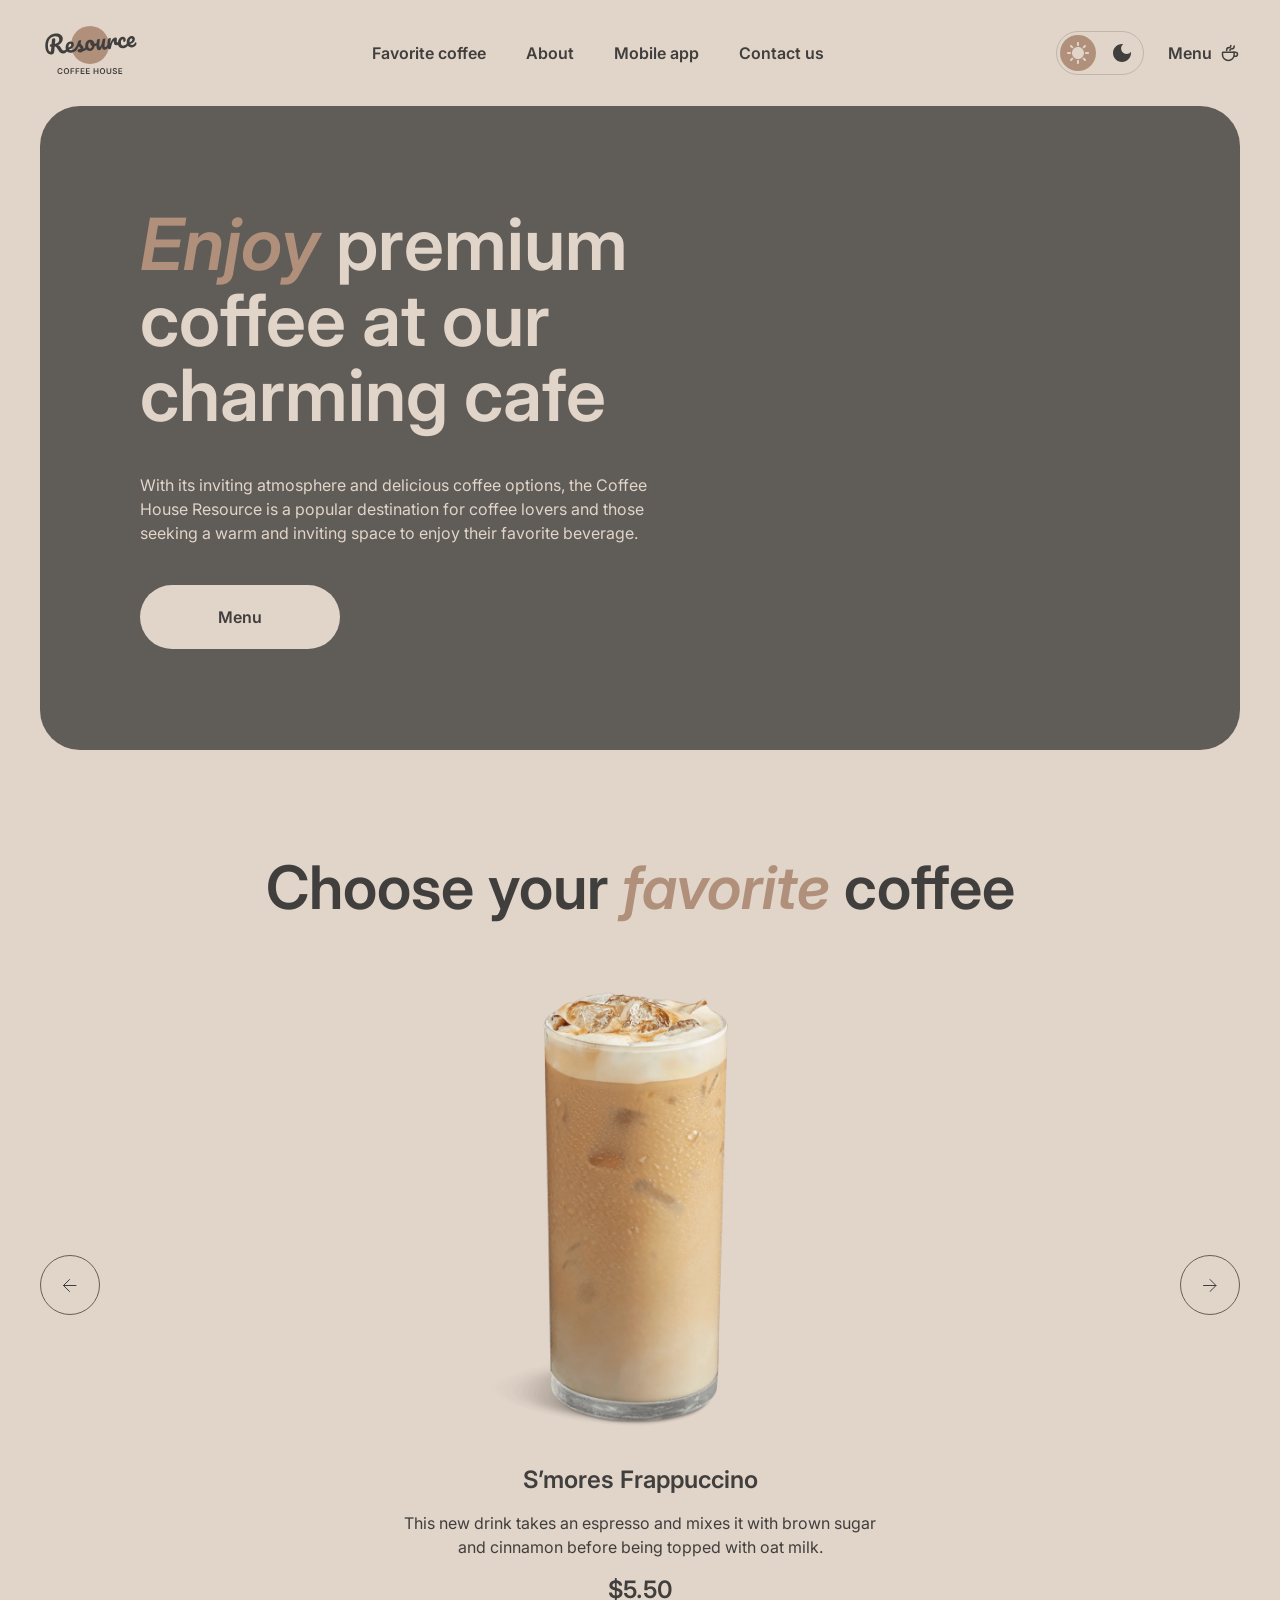
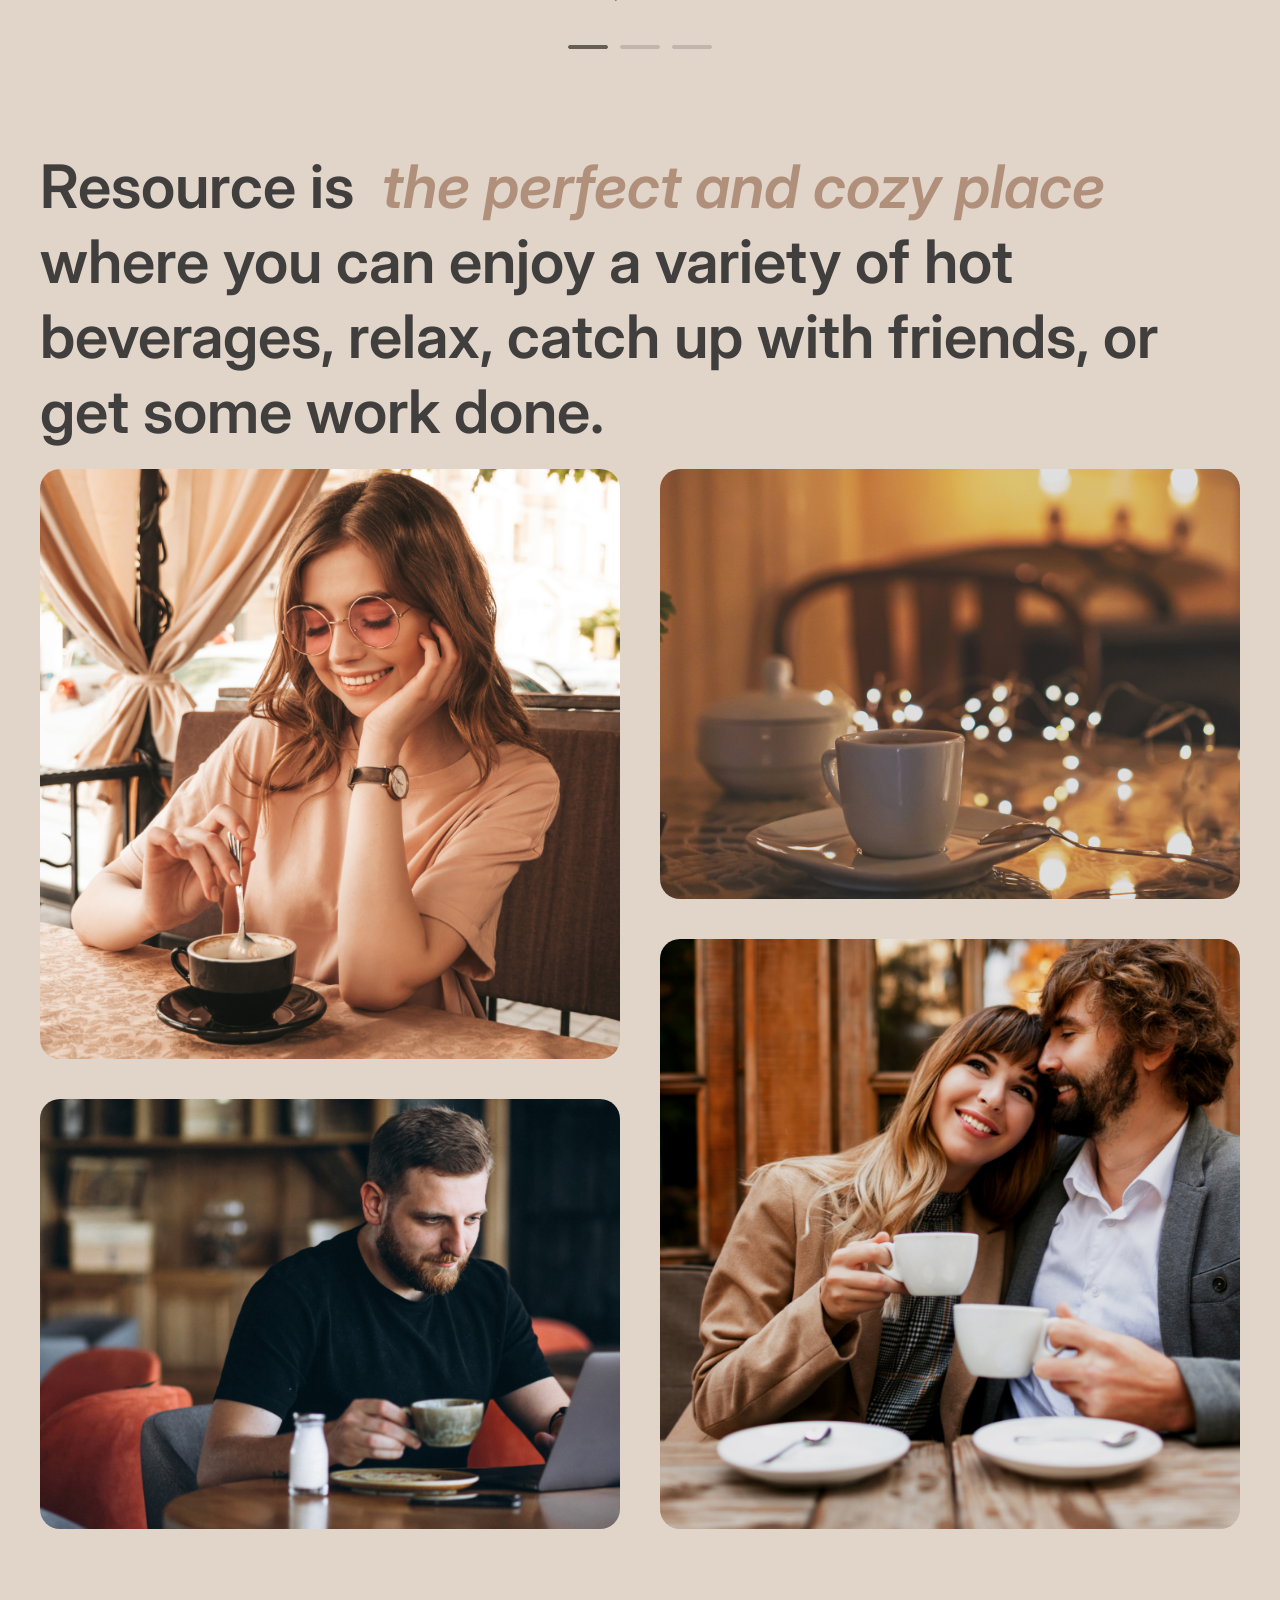
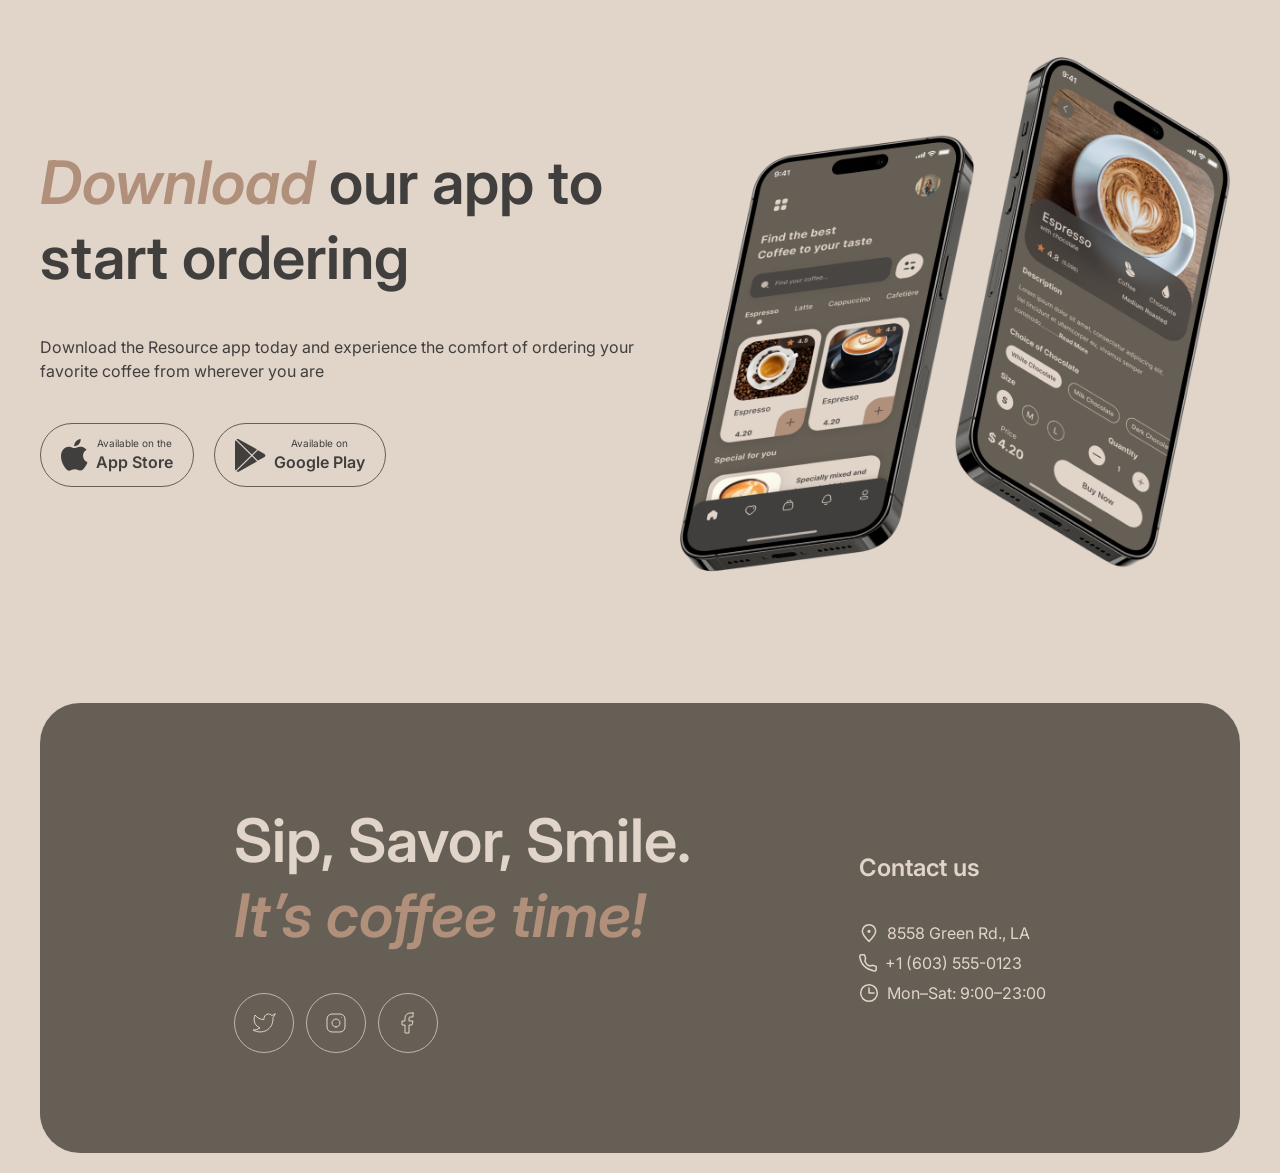
==== commit 891a14a4: "refactor: changes css styles and adaptive" ====
--- a/index.html
+++ b/index.html
@@ -268,7 +268,7 @@
       <nav class="footer-nav">
         <ul class="footer-nav-list">
           <li class="footer-nav-list-item">
-            <a class="footer-link">
+            <a class="footer-link" href="https://x.com/" aria-label="icon link to x.com">
               <svg class="footer-social-icon" width="24" height="24" viewBox="0 0 24 24" fill="none"
                 xmlns="http://www.w3.org/2000/svg">
                 <path
@@ -280,7 +280,7 @@
             </a>
           </li>
           <li class="footer-nav-list-item">
-            <a class="footer-link">
+            <a class="footer-link" href="https://www.instagram.com/" aria-label="icon link to instagram">
               <svg class="footer-social-icon" width="24" height="24" viewBox="0 0 24 24" fill="none"
                 xmlns="http://www.w3.org/2000/svg">
                 <path
@@ -289,7 +289,8 @@
                 <path
                   d="M3 16V8C3 5.23858 5.23858 3 8 3H16C18.7614 3 21 5.23858 21 8V16C21 18.7614 18.7614 21 16 21H8C5.23858 21 3 18.7614 3 16Z"
                   stroke="currentColor" />
-                <path d="M17.5 6.51L17.51 6.49889" stroke="#E1D4C9" stroke-linecap="round" stroke-linejoin="round" />
+                <path d="M17.5 6.51L17.51 6.49889" stroke="currentColor" stroke-linecap="round"
+                  stroke-linejoin="round" />
               </svg>
 
 
@@ -297,7 +298,7 @@
             </a>
           </li>
           <li class="footer-nav-list-item">
-            <a class="footer-link">
+            <a class="footer-link" href="https://www.facebook.com/?sk=lf" aria-label="icon link to facebook">
               <svg class="footer-social-icon" width="24" height="24" viewBox="0 0 24 24" fill="none"
                 xmlns="http://www.w3.org/2000/svg">
                 <path
@@ -322,7 +323,8 @@
               fill="currentColor" stroke="currentColor" stroke-width="1.5" stroke-linecap="round"
               stroke-linejoin="round" />
           </svg>
-          <span>8558 Green Rd., LA</span>
+          <a class="footer-contact-link"
+            href="https://yandex.by/maps/geo/2228082244/?ll=8.458315%2C50.084489&z=7.97">8558 Green Rd., LA</a>
         </div>
         <div class="footer-contacts-info-item">
           <svg width="18" height="18" viewBox="0 0 18 18" fill="none" xmlns="http://www.w3.org/2000/svg">
@@ -330,11 +332,12 @@
               d="M13.9734 11.335L10.5415 12C8.22345 10.8365 6.79154 9.5 5.95821 7.41667L6.59983 3.97491L5.38697 0.75L2.60446 0.75C1.47691 0.75 0.589659 1.68295 0.776079 2.79498C1.17388 5.16791 2.24731 9.12244 5.12487 12C8.14838 15.0235 12.4411 16.4151 15.0128 17.0121C16.174 17.2817 17.2082 16.3742 17.2082 15.1821L17.2082 12.5677L13.9734 11.335Z"
               stroke="currentColor" stroke-width="1.5" stroke-linecap="round" stroke-linejoin="round" />
           </svg>
-          <a href="#">+1 (603) 555-0123</a>
+          <a class="footer-contact-link" href="tel:+16035550123">+1 (603) 555-0123</a>
         </div>
 
         <div class="footer-contacts-info-item">
-          <svg width="20" height="20" viewBox="0 0 20 20" fill="currentColor" xmlns="http://www.w3.org/2000/svg">
+          <svg class="tic-tac-icon" width="20" height="20" viewBox="0 0 20 20" fill="none"
+            xmlns="http://www.w3.org/2000/svg">
             <g clip-path="url(#clip0_217_1736)">
               <path d="M10 5L10 10L15 10" stroke="currentColor" stroke-width="1.5" stroke-linecap="round"
                 stroke-linejoin="round" />
--- a/style.css
+++ b/style.css
@@ -43,6 +43,7 @@
   margin-inline: auto;
   padding: 20px 40px;
   color: var(--text-primary-color);
+  min-height: 100vh;
 }
 
 a {
@@ -547,9 +548,9 @@
   margin-top: 100px;
   background-color: var(--container-background-color);
   border-radius: 40px;
-
-  display: flex;
-  justify-content: space-between;
+  align-items: center;
+  display: flex;
+  justify-content: space-evenly;
   padding: 100px;
 }
 
@@ -577,12 +578,6 @@
   gap: 12px;
 }
 
-.footer-social-icon {
-  color: var(--text-inverse-color);
-}
-
-
-
 .footer-link {
   display: flex;
   justify-content: center;
@@ -590,13 +585,15 @@
   border-radius: 100px;
   width: 60px;
   height: 60px;
+  color: var(--text-inverse-color);
   border: 1px solid var(--border-primary);
   padding: 10px;
-  transition: background-color 0.3s ease, color 0.3s ease;
+  transition: background-color 0.3s ease, color 0.3s ease, border-color 0.3s ease;
 }
 
 .footer-link:hover {
-  border-color: none;
+  border-color: transparent;
+  color: var(--text-primary-color);
   background-color: var(--page-background-color);
 }
 
@@ -614,7 +611,7 @@
   color: var(--text-inverse-color);
 }
 
-.footer-contacts-info{
+.footer-contacts-info {
   display: flex;
   flex-direction: column;
   justify-content: center;
@@ -622,6 +619,34 @@
   color: var(--text-inverse-color);
 }
 
+.footer-contacts-info-item {
+  display: flex;
+  gap: 8px;
+  align-items: center;
+  justify-content: start;
+  position: relative;
+}
+
+.footer-contact-link {
+  color: inherit;
+}
+
+.footer-contact-link::after {
+  position: absolute;
+  content: '';
+  width: 0;
+  bottom: -4px;
+  height: 2px;
+  left: 50%;
+  background-color: var(--text-inverse-color);
+  transition: width 0.5s ease;
+  transform: translateX(-50%);
+}
+
+.footer-contact-link:hover::after {
+  width: 100%;
+}
+
 @media (max-width: 768px) {
   .burger-menu {
     display: flex;
@@ -639,12 +664,125 @@
     width: 44px;
     height: 44px;
   }
-}
-
-@media (max-width: 450px) {
+
+  .hero-title-container {
+    left: 60px;
+  }
+
+  .about-container {
+    grid-template-rows: 590px 590px;
+    grid-template-columns: 1fr;
+  }
+
+  .about-photo-item1 {
+    grid-row: 1 /2;
+    grid-column: 1;
+  }
+
+  .about-photo-item4 {
+    grid-column: 1;
+    grid-row: 2 /3;
+  }
+
+  .about-photo-item2,
+  .about-photo-item3 {
+    display: none;
+  }
+
+  .mobile-app {
+
+    flex-direction: column;
+    gap: 100px;
+  }
+
+  .mobile-app-image {
+    align-self: center;
+  }
+
+  .footer {
+    flex-direction: column;
+    gap: 100px;
+    justify-content: start;
+    align-items: start;
+    padding-inline: 60px;
+  }
+
+
+}
+
+@media (max-width: 650px) {
   body {
+    display: flex;
+    flex-direction: column;
     padding: 20px 16px;
   }
+
+  .hero-title {
+    font-size: 42px;
+    line-height: 115%;
+  }
+
+  .hero-video-container {
+    height: 552px;
+  }
+
+  .hero-title-container {
+    left: 16px;
+    top: 60px;
+  }
+
+  .favorite-card-image {
+    width: 100%;
+    max-width: 350px;
+  }
+
+  .favorite-coffee-title {
+    font-size: 32px;
+  }
+
+  .favorite-card-button {
+    display: none;
+  }
+
+  .about-title {
+    font-size: 32px;
+  }
+
+  .mobile-app {
+    gap: 40px;
+  }
+
+  .mobile-app-title {
+    font-size: 32px;
+  }
+
+  .mobile-app-button-container {
+    flex-direction: column;
+    align-self: start;
+  }
+
+  .mobile-app-button-text-low {
+    text-align: start;
+  }
+
+  .footer {
+    padding: 60px 16px;
+    gap: 40px;
+  }
+
+  .footer-title {
+    font-size: 32px;
+  }
+
+  .footer-contacts-info {
+    gap: 16px;
+  }
+
+  .footer-contacts-info-item {
+    gap: 8px;
+  }
+
+
 
   .link-to-menu {
     gap: 12px;
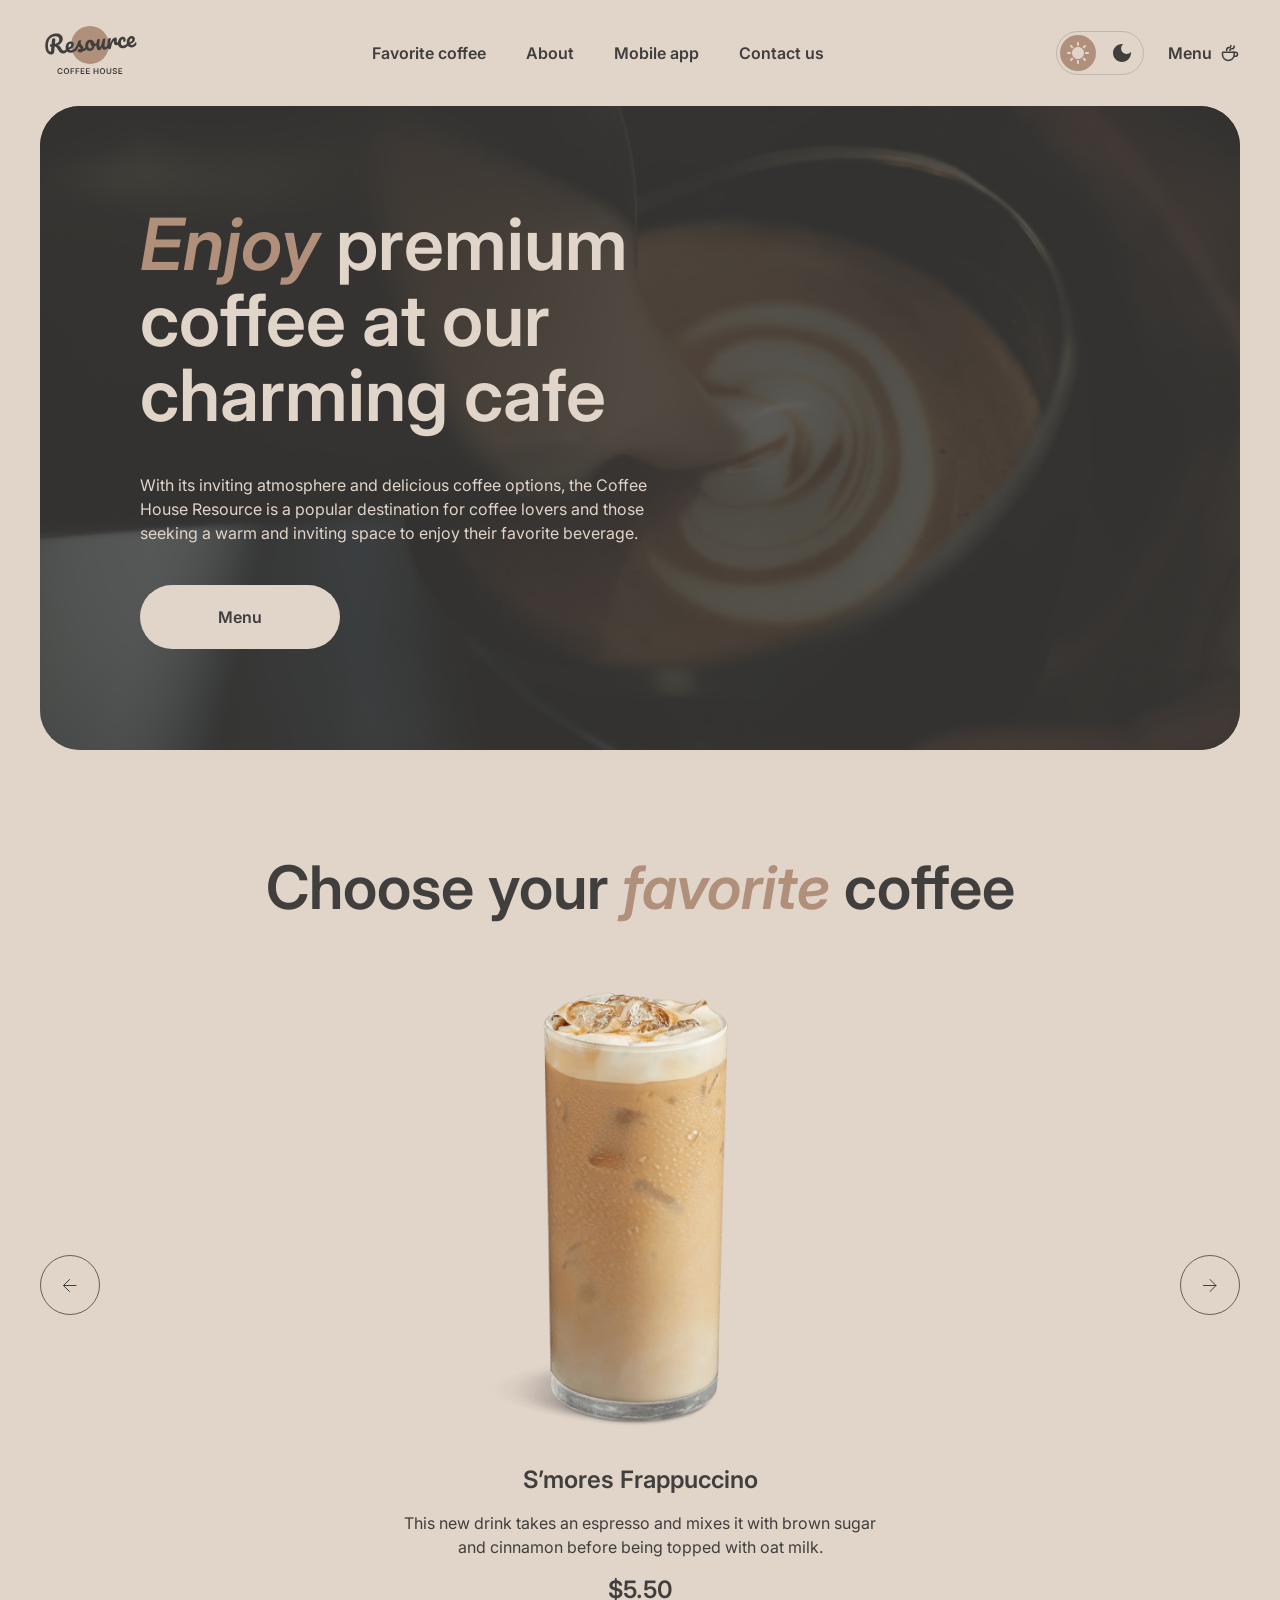
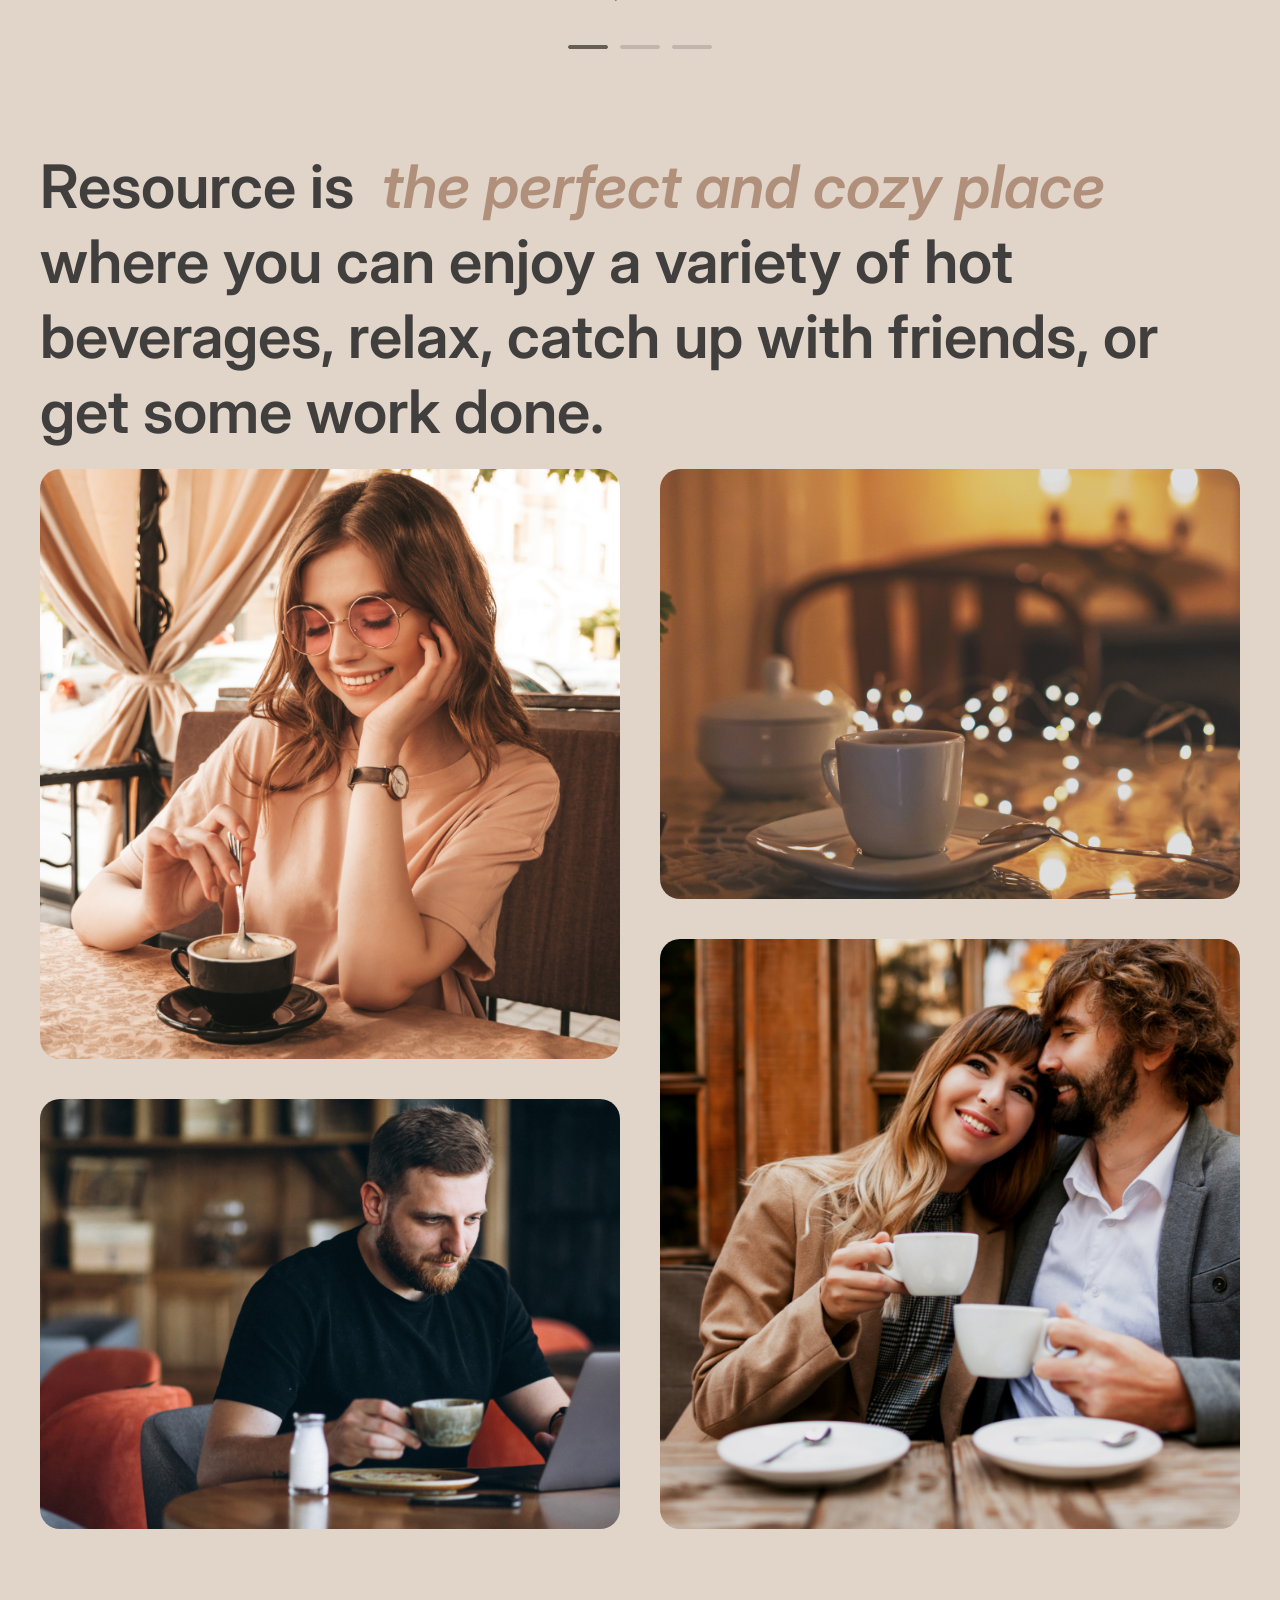
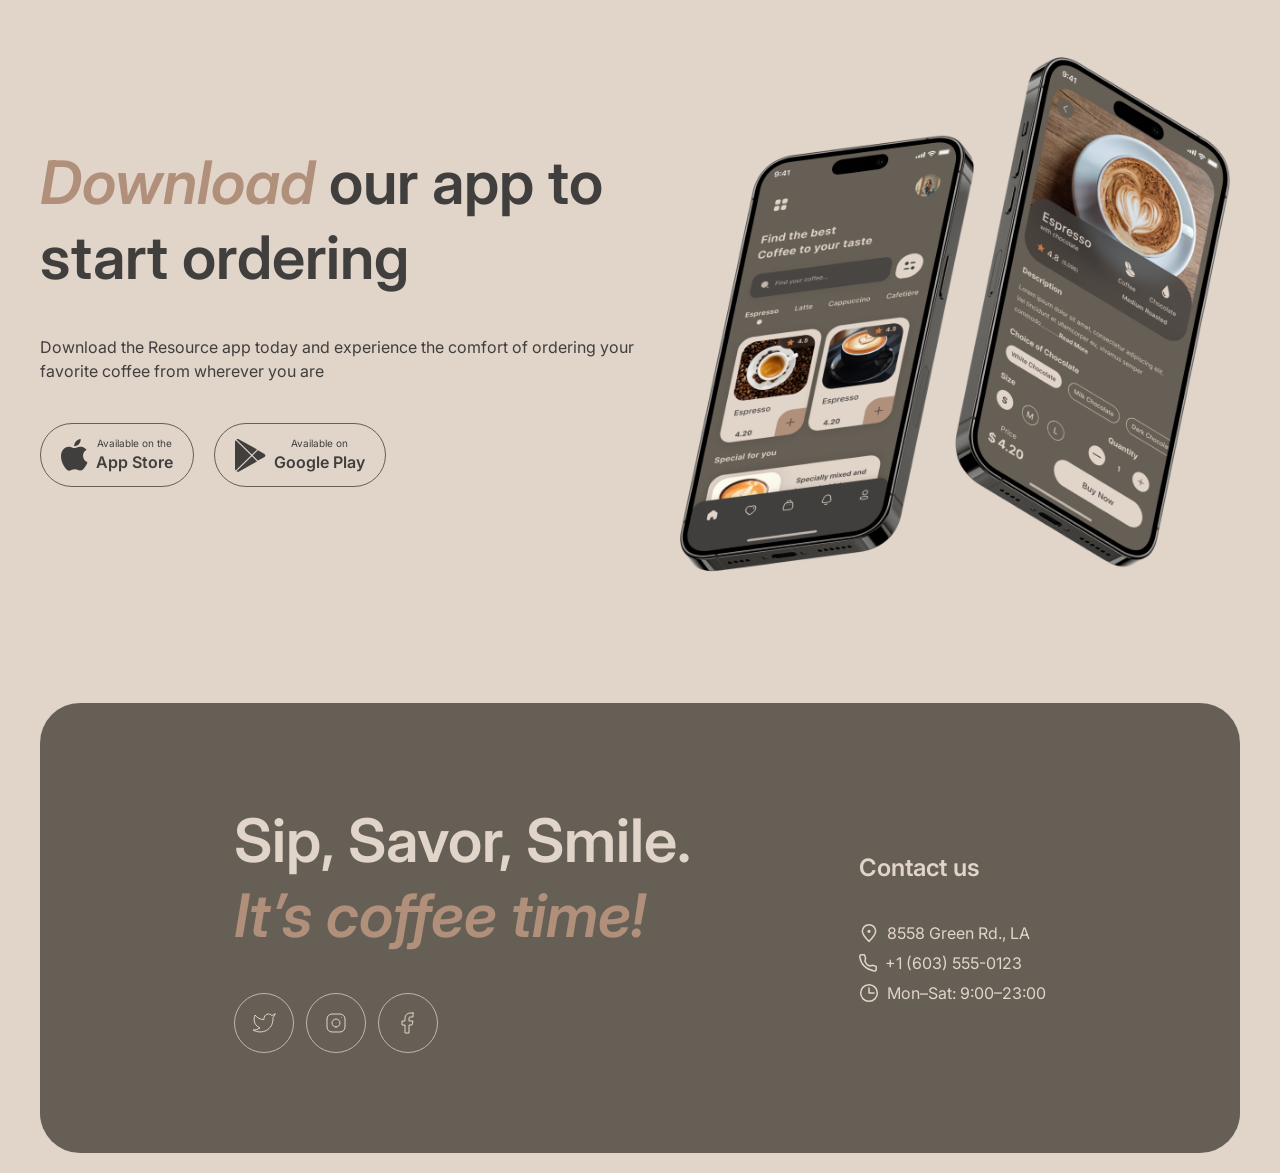
==== commit 3144dc65: "refactor: change css styles" ====
--- a/index.html
+++ b/index.html
@@ -137,14 +137,35 @@
   <main class="main">
     <section class="hero">
       <div class="hero-video-container">
-        <video class="hero-video" src="./video/2909914-uhd_3840_2024_24fps.mp4" autoplay loop muted playsinline></video>
+        <video poster="./video/img-hero.jpg" class="hero-video" src="./video/hero-1920.mp4" autoplay loop muted playsinline></video>
         <div class="hero-title-container">
           <h1 class="hero-title"><span class="hero-enjoy-title">Enjoy</span> premium coffee at our charming cafe</h1>
           <p class="hero-description">With its inviting atmosphere and delicious coffee options, the Coffee House
             Resource
             is a popular destination for coffee
             lovers and those seeking a warm and inviting space to enjoy their favorite beverage.</p>
-          <a class="hero-menu-link" href="catalog.html">Menu</a>
+
+          <a class="hero-menu-link" href="catalog.html">
+            <span class="hero-menu-link-label">Menu</span>
+            <svg aria-hidden="true" class="hero-menu-link--icon" width="20" height="20" viewBox="0 0 20 20" fill="none"
+              xmlns="http://www.w3.org/2000/svg">
+              <path
+                d="M14.167 9.76667V11.6667C14.167 14.8883 11.5553 17.5 8.33366 17.5C5.112 17.5 2.50033 14.8883 2.50033 11.6667V9.76667C2.50033 9.4353 2.76896 9.16667 3.10033 9.16667H13.567C13.8984 9.16667 14.167 9.4353 14.167 9.76667Z"
+                stroke="currentColor" stroke-width="1.5" stroke-linecap="round" stroke-linejoin="round" />
+              <path
+                d="M10.0003 7.50008C10.0003 6.66675 10.5956 5.83341 11.786 5.83341C13.101 5.83341 14.167 4.76743 14.167 3.45246V2.91675"
+                stroke="currentColor" stroke-width="1.5" stroke-linecap="round" stroke-linejoin="round" />
+              <path
+                d="M6.66634 7.5V7.08333C6.66634 5.70262 7.78563 4.58333 9.16634 4.58333C10.0868 4.58333 10.833 3.83714 10.833 2.91667V2.5"
+                stroke="currentColor" stroke-width="1.5" stroke-linecap="round" stroke-linejoin="round" />
+              <path
+                d="M13.333 9.16675H15.4163C16.5669 9.16675 17.4997 10.0995 17.4997 11.2501C17.4997 12.4007 16.5669 13.3334 15.4163 13.3334H14.1663"
+                stroke="currentColor" stroke-width="1.5" stroke-linecap="round" stroke-linejoin="round" />
+            </svg>
+          </a>
+
+
+
 
         </div>
       </div>
@@ -153,7 +174,7 @@
     <section class="favorite-coffee" id="favorite-coffee">
       <h2 class="favorite-coffee-title">Choose your <span class="favorite"> favorite </span> coffee</h2>
       <div class="favorite-coffee-container">
-        <button class="favorite-card-button left-button" type="button" aria-label="button for previuosly card">
+        <button class="favorite-card-button left-button" type="button" aria-label="previuosly image">
           <svg width="14" height="13" viewBox="0 0 14 13" fill="none" xmlns="http://www.w3.org/2000/svg">
             <path d="M13 6.5H0.5M6.5 12.5L0.5 6.5L6.5 0.5" stroke="currentColor" stroke-linecap="round"
               stroke-linejoin="round" />
@@ -161,7 +182,7 @@
         </button>
         <div class="favorite-card">
           <div class="favorite-card-product favorite-card-product-current">
-            <img alt="slide of a cup cofee" class="favorite-card-image" src="./image/coffee-slider-1.png">
+            <img alt="" class="favorite-card-image" src="./image/coffee-slider-1.png">
             <div class="favorite-card-text-container">
               <h3 class="favorite-card-title">S’mores Frappuccino</h3>
               <p class="favorite-card-description">This new drink takes an espresso and mixes it with brown sugar and
@@ -170,7 +191,7 @@
             </div>
           </div>
           <div class="favorite-card-product">
-            <img alt="slide of a cup cofee" class="favorite-card-image" src="./image/coffee-slider-2.png">
+            <img alt="" class="favorite-card-image" src="./image/coffee-slider-2.png">
             <div class="favorite-card-text-container">
               <h3 class="favorite-card-title">Caramel Macchiato</h3>
               <p class="favorite-card-description">Fragrant and unique classic espresso with rich caramel-peanut syrup,
@@ -179,7 +200,7 @@
             </div>
           </div>
           <div class="favorite-card-product">
-            <img alt="slide of a cup cofee" class="favorite-card-image" src="./image/coffee-slider-3.png">
+            <img alt="" class="favorite-card-image" src="./image/coffee-slider-3.png">
             <div class="favorite-card-text-container">
               <h3 class="favorite-card-title">Ice coffee</h3>
               <p class="favorite-card-description">A popular summer drink that tones and invigorates. Prepared from
@@ -188,7 +209,7 @@
             </div>
           </div>
         </div>
-        <button class="favorite-card-button right-button" type="button" aria-label="button for next card">
+        <button class="favorite-card-button right-button" type="button" aria-label="next image">
           <svg width="14" height="13" viewBox="0 0 14 13" fill="none" xmlns="http://www.w3.org/2000/svg">
             <path d="M0.5 6.5H13M7 12.5L13 6.5L7 0.5" stroke="currentColor" stroke-linecap="round"
               stroke-linejoin="round" />
--- a/style.css
+++ b/style.css
@@ -287,17 +287,39 @@
 }
 
 .hero-menu-link {
-  padding: 20px 78px;
+  padding-block: 20px;
   border-radius: 100px;
   background-color: var(--page-background-color);
-  align-self: start;
   border: none;
   cursor: pointer;
   line-height: 150%;
   font-weight: 600;
   font-size: 16px;
+  display: grid;
+  grid-template-columns: 1fr auto 1fr;
+  align-items: center;
+  width: 200px;
+  gap: 8px;
   color: var(--text-primary-color);
-}
+
+}
+
+.hero-menu-link-label {
+  grid-column: 2;
+}
+
+.hero-menu-link--icon {
+  opacity: 0;
+  grid-column: 3;
+  justify-self: start;
+  transition: opacity 0.4s ease
+}
+
+.hero-menu-link:focus-visible .hero-menu-link--icon,
+.hero-menu-link:hover .hero-menu-link--icon {
+  opacity: 1;
+}
+
 
 .favorite-coffee {
   display: flex;
@@ -387,6 +409,7 @@
 }
 
 .favorite-card-button:hover {
+  border-color: transparent;
   color: var(--text-inverse-color);
   background-color: var(--container-background-color);
 }
@@ -669,6 +692,10 @@
     left: 60px;
   }
 
+  .hero-menu-link--icon {
+    opacity: 1;
+  }
+
   .about-container {
     grid-template-rows: 590px 590px;
     grid-template-columns: 1fr;
@@ -731,6 +758,10 @@
     top: 60px;
   }
 
+  .hero-menu-link--icon {
+    opacity: 1;
+  }
+
   .favorite-card-image {
     width: 100%;
     max-width: 350px;
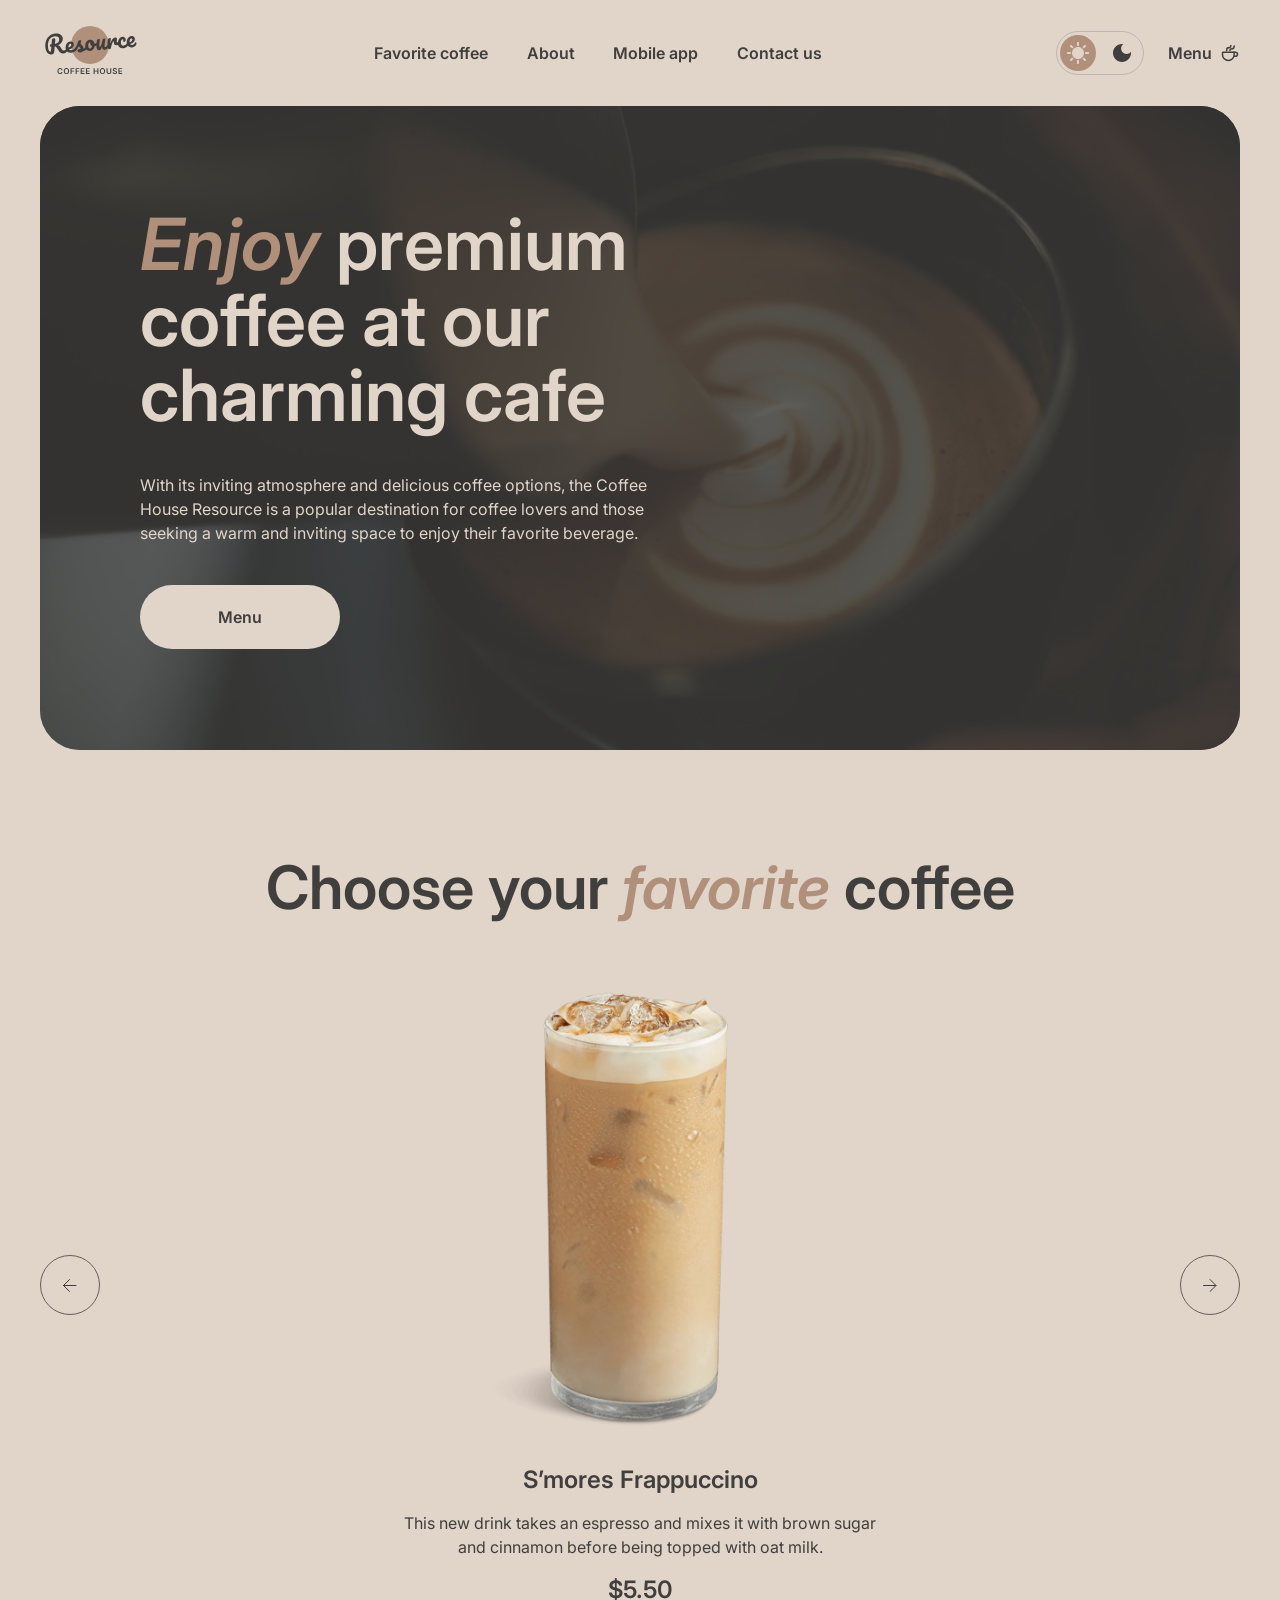
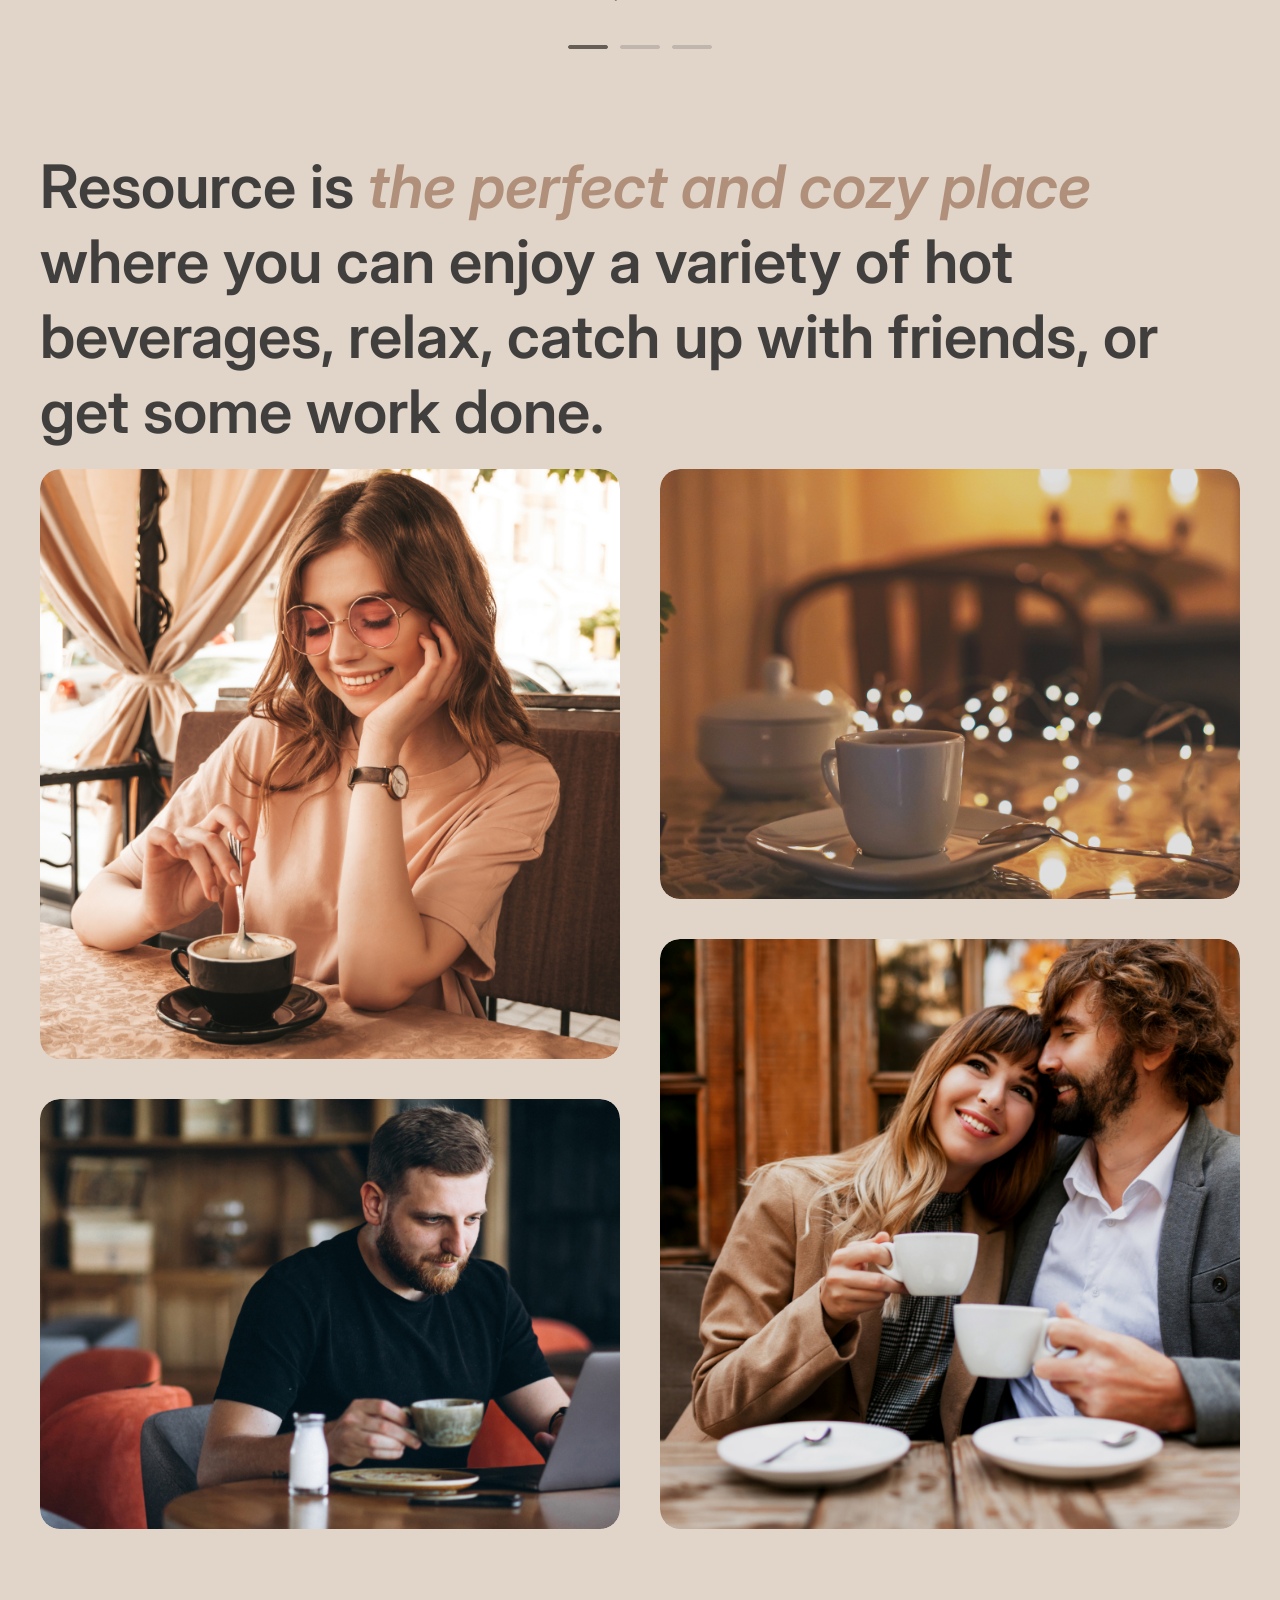
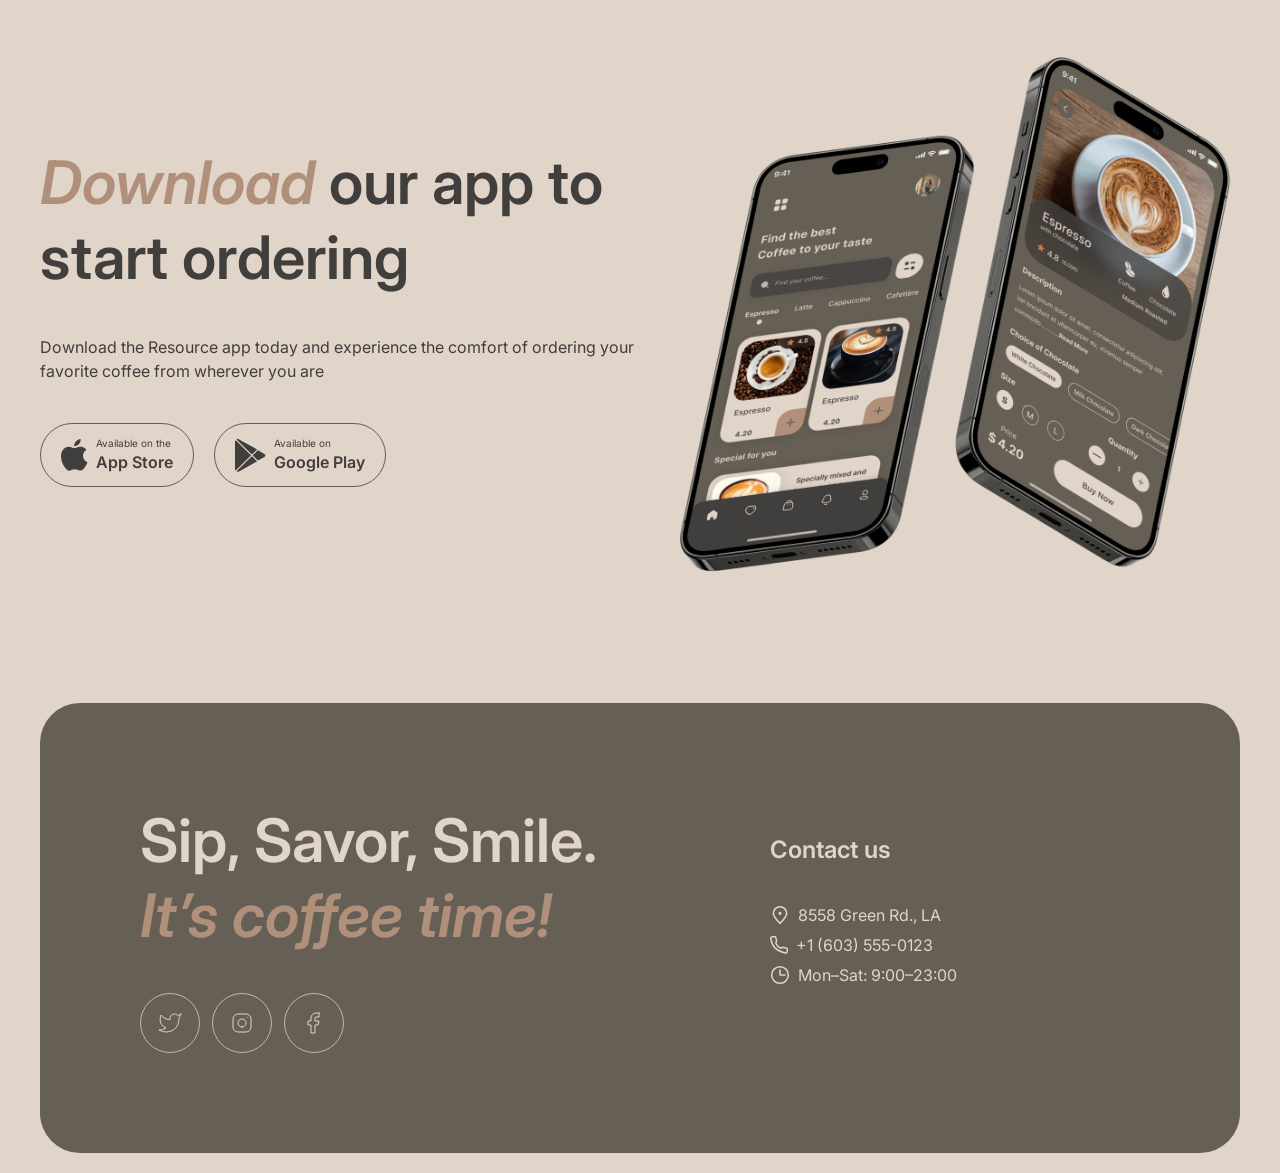
==== commit fab7f164: "refactor: changes html a css styles" ====
--- a/index.html
+++ b/index.html
@@ -10,6 +10,7 @@
   <link
     href="https://fonts.googleapis.com/css2?family=Inter:ital,opsz,wght@0,14..32,100..900;1,14..32,100..900&display=swap"
     rel="stylesheet">
+  <link rel="icon" href="./image/favicon/favicon.ico" type="image/x-icon">
   <title>Coffee House</title>
 </head>
 
@@ -137,7 +138,8 @@
   <main class="main">
     <section class="hero">
       <div class="hero-video-container">
-        <video poster="./video/img-hero.jpg" class="hero-video" src="./video/hero-1920.mp4" autoplay loop muted playsinline></video>
+        <video poster="./video/img-hero.jpg" class="hero-video" src="./video/hero-1920.mp4" autoplay loop muted
+          playsinline></video>
         <div class="hero-title-container">
           <h1 class="hero-title"><span class="hero-enjoy-title">Enjoy</span> premium coffee at our charming cafe</h1>
           <p class="hero-description">With its inviting atmosphere and delicious coffee options, the Coffee House
@@ -174,7 +176,7 @@
     <section class="favorite-coffee" id="favorite-coffee">
       <h2 class="favorite-coffee-title">Choose your <span class="favorite"> favorite </span> coffee</h2>
       <div class="favorite-coffee-container">
-        <button class="favorite-card-button left-button" type="button" aria-label="previuosly image">
+        <button class="favorite-card-button left-button" type="button" aria-label="previous card">
           <svg width="14" height="13" viewBox="0 0 14 13" fill="none" xmlns="http://www.w3.org/2000/svg">
             <path d="M13 6.5H0.5M6.5 12.5L0.5 6.5L6.5 0.5" stroke="currentColor" stroke-linecap="round"
               stroke-linejoin="round" />
@@ -209,7 +211,7 @@
             </div>
           </div>
         </div>
-        <button class="favorite-card-button right-button" type="button" aria-label="next image">
+        <button class="favorite-card-button right-button" type="button" aria-label="next card">
           <svg width="14" height="13" viewBox="0 0 14 13" fill="none" xmlns="http://www.w3.org/2000/svg">
             <path d="M0.5 6.5H13M7 12.5L13 6.5L7 0.5" stroke="currentColor" stroke-linecap="round"
               stroke-linejoin="round" />
@@ -223,15 +225,23 @@
       </div>
     </section>
     <section class="about" id="about">
-      <h2 class="about-title">Resource is <span class="about-title-text">&nbsp;the perfect and cozy place&nbsp;</span>
+      <h2 class="about-title">Resource is <span class="about-title-text">the perfect and cozy place</span>
         where you can enjoy a
         variety of hot beverages,
         relax, catch up with friends, or get some work done.</h2>
       <div class="about-container">
-        <img class="about-photo about-photo-item1" src="./image/about-1.jpg" alt="photo a eoman who is drinking coffee">
-        <img class="about-photo about-photo-item2" src="./image/about-2.jpg" alt="photo a cup of coffee">
-        <img class="about-photo about-photo-item3" src="./image/about-3.jpg" alt="photo the man who work from cafe">
-        <img class="about-photo about-photo-item4" src="./image/about-4.jpg" alt="men and woomen are drinkin cofee">
+        <div class="wrapper about-photo-item1">
+          <img class="about-photo" src="./image/about-1.jpg" alt="woman is drinking coffee">
+        </div>
+        <div class="wrapper about-photo-item2">
+          <img class="about-photo" src="./image/about-2.jpg" alt=" a cup of coffee">
+        </div>
+        <div class="wrapper about-photo-item3">
+          <img class="about-photo" src="./image/about-3.jpg" alt=" person working from cafe">
+        </div>
+        <div class="wrapper  about-photo-item4">
+          <img class="about-photo" src="./image/about-4.jpg" alt="men and woomen are drinkin cofee">
+        </div>
       </div>
     </section>
     <section class="mobile-app" id="mobile-app">
@@ -241,8 +251,8 @@
         <p class="mobile-app-description">Download the Resource app today and experience the comfort of ordering your
           favorite coffee from wherever you are</p>
         <div class="mobile-app-button-container">
-          <button class="mobile-app-button"><svg width=" 27" height="32" viewBox="0 0 27 32" fill="none"
-              xmlns="http://www.w3.org/2000/svg">
+          <a href="https://apps.apple.com/us/iphone/apps" class="mobile-app-link"><svg width=" 27" height="32"
+              viewBox="0 0 27 32" fill="none" xmlns="http://www.w3.org/2000/svg">
               <path
                 d="M22.0578 16.8306C22.021 12.8323 25.4156 10.8871 25.5708 10.7966C23.6483 8.06361 20.6684 7.69021 19.6213 7.66043C17.1185 7.40364 14.6909 9.12057 13.4159 9.12057C12.1156 9.12057 10.1523 7.68524 8.03638 7.72742C5.31352 7.76836 2.76624 9.30541 1.36919 11.6922C-1.51399 16.5589 0.636305 23.7107 3.39861 27.6446C4.7804 29.5711 6.39503 31.7223 8.50843 31.6466C10.576 31.5635 11.3483 30.3614 13.8435 30.3614C16.3157 30.3614 17.0409 31.6466 19.1963 31.5982C21.4153 31.5635 22.8124 29.6629 24.1458 27.719C25.7426 25.5108 26.3839 23.3361 26.4093 23.2245C26.3572 23.2071 22.0998 21.6229 22.0578 16.8306Z"
                 fill="currentColor" />
@@ -255,9 +265,9 @@
               <span class="mobile-app-button-text-low">Available on the</span>
               <span class="mobile-app-button-text">App Store</span>
             </div>
-          </button>
-          <button class="mobile-app-button"><svg width=" 31" height="33" viewBox="0 0 31 33" fill="none"
-              xmlns="http://www.w3.org/2000/svg">
+          </a>
+          <a href="https://play.google.com/store/apps?hl=ru" class="mobile-app-link"><svg width=" 31" height="33"
+              viewBox="0 0 31 33" fill="none" xmlns="http://www.w3.org/2000/svg">
               <path
                 d="M0.572202 1.40292C0.209755 1.77285 0 2.34879 0 3.09466V29.6994C0 30.4452 0.209755 31.0212 0.572202 31.3911L0.661658 31.4723L15.9523 16.5699V16.2181L0.661658 1.31571L0.572202 1.40292Z"
                 fill="currentColor" />
@@ -275,11 +285,11 @@
               <span class="mobile-app-button-text-low">Available on</span>
               <span class="mobile-app-button-text">Google Play</span>
             </div>
-          </button>
+          </a>
         </div>
       </div>
       <div class="mobile-app-image">
-        <img class="mobile-app-image-item" src="./image/mobile-screens.png" alt="photo for phone with app">
+        <img class="mobile-app-image-item" src="./image/mobile-screens.png" alt="">
       </div>
     </section>
   </main>
@@ -289,8 +299,8 @@
       <nav class="footer-nav">
         <ul class="footer-nav-list">
           <li class="footer-nav-list-item">
-            <a class="footer-link" href="https://x.com/" aria-label="icon link to x.com">
-              <svg class="footer-social-icon" width="24" height="24" viewBox="0 0 24 24" fill="none"
+            <a class="footer-link" href="https://x.com/" aria-label="x.com">
+              <svg aria-hidden="true" class="footer-social-icon" width="24" height="24" viewBox="0 0 24 24" fill="none"
                 xmlns="http://www.w3.org/2000/svg">
                 <path
                   d="M23 3.01006C23 3.01006 20.9821 4.20217 19.86 4.54006C19.2577 3.84757 18.4573 3.35675 17.567 3.13398C16.6767 2.91122 15.7395 2.96725 14.8821 3.29451C14.0247 3.62177 13.2884 4.20446 12.773 4.96377C12.2575 5.72309 11.9877 6.62239 12 7.54006V8.54006C10.2426 8.58562 8.50127 8.19587 6.93101 7.4055C5.36074 6.61513 4.01032 5.44869 3 4.01006C3 4.01006 -1 13.0101 8 17.0101C5.94053 18.408 3.48716 19.109 1 19.0101C10 24.0101 21 19.0101 21 7.51006C20.9991 7.23151 20.9723 6.95365 20.92 6.68006C21.9406 5.67355 23 3.01006 23 3.01006Z"
@@ -301,8 +311,8 @@
             </a>
           </li>
           <li class="footer-nav-list-item">
-            <a class="footer-link" href="https://www.instagram.com/" aria-label="icon link to instagram">
-              <svg class="footer-social-icon" width="24" height="24" viewBox="0 0 24 24" fill="none"
+            <a class="footer-link" href="https://www.instagram.com/" aria-label="instagram">
+              <svg aria-hidden="true" class="footer-social-icon" width="24" height="24" viewBox="0 0 24 24" fill="none"
                 xmlns="http://www.w3.org/2000/svg">
                 <path
                   d="M12 16C14.2091 16 16 14.2091 16 12C16 9.79086 14.2091 8 12 8C9.79086 8 8 9.79086 8 12C8 14.2091 9.79086 16 12 16Z"
@@ -319,8 +329,8 @@
             </a>
           </li>
           <li class="footer-nav-list-item">
-            <a class="footer-link" href="https://www.facebook.com/?sk=lf" aria-label="icon link to facebook">
-              <svg class="footer-social-icon" width="24" height="24" viewBox="0 0 24 24" fill="none"
+            <a class="footer-link" href="https://www.facebook.com/?sk=lf" aria-label="facebook">
+              <svg aria-hidden="true" class="footer-social-icon" width="24" height="24" viewBox="0 0 24 24" fill="none"
                 xmlns="http://www.w3.org/2000/svg">
                 <path
                   d="M17 2H14C12.6739 2 11.4021 2.52678 10.4645 3.46447C9.52678 4.40215 9 5.67392 9 7V10H6V14H9V22H13V14H16L17 10H13V7C13 6.73478 13.1054 6.48043 13.2929 6.29289C13.4804 6.10536 13.7348 6 14 6H17V2Z"
@@ -335,7 +345,8 @@
       <h3 class="footer-contact-title">Contact us</h3>
       <div class="footer-contacts-info">
         <div class="footer-contacts-info-item">
-          <svg width="20" height="20" viewBox="0 0 20 20" fill="none" xmlns="http://www.w3.org/2000/svg">
+          <svg aria-hidden="true" width="20" height="20" viewBox="0 0 20 20" fill="none"
+            xmlns="http://www.w3.org/2000/svg">
             <path
               d="M16.6663 8.33329C16.6663 12.0152 9.99967 18.3333 9.99967 18.3333C9.99967 18.3333 3.33301 12.0152 3.33301 8.33329C3.33301 4.65139 6.31778 1.66663 9.99967 1.66663C13.6816 1.66663 16.6663 4.65139 16.6663 8.33329Z"
               stroke="currentColor" stroke-width="1.5" />
@@ -345,10 +356,12 @@
               stroke-linejoin="round" />
           </svg>
           <a class="footer-contact-link"
-            href="https://yandex.by/maps/geo/2228082244/?ll=8.458315%2C50.084489&z=7.97">8558 Green Rd., LA</a>
+            href="https://yandex.by/maps/200/los-angeles/geo/green_vista_drive/5872755497/?ll=-118.482666%2C34.133256&z=10.86">8558
+            Green Rd., LA</a>
         </div>
         <div class="footer-contacts-info-item">
-          <svg width="18" height="18" viewBox="0 0 18 18" fill="none" xmlns="http://www.w3.org/2000/svg">
+          <svg aria-hidden="true" width="18" height="18" viewBox="0 0 18 18" fill="none"
+            xmlns="http://www.w3.org/2000/svg">
             <path
               d="M13.9734 11.335L10.5415 12C8.22345 10.8365 6.79154 9.5 5.95821 7.41667L6.59983 3.97491L5.38697 0.75L2.60446 0.75C1.47691 0.75 0.589659 1.68295 0.776079 2.79498C1.17388 5.16791 2.24731 9.12244 5.12487 12C8.14838 15.0235 12.4411 16.4151 15.0128 17.0121C16.174 17.2817 17.2082 16.3742 17.2082 15.1821L17.2082 12.5677L13.9734 11.335Z"
               stroke="currentColor" stroke-width="1.5" stroke-linecap="round" stroke-linejoin="round" />
@@ -357,7 +370,7 @@
         </div>
 
         <div class="footer-contacts-info-item">
-          <svg class="tic-tac-icon" width="20" height="20" viewBox="0 0 20 20" fill="none"
+          <svg aria-hidden="true" class="tic-tac-icon" width="20" height="20" viewBox="0 0 20 20" fill="none"
             xmlns="http://www.w3.org/2000/svg">
             <g clip-path="url(#clip0_217_1736)">
               <path d="M10 5L10 10L15 10" stroke="currentColor" stroke-width="1.5" stroke-linecap="round"
--- a/style.css
+++ b/style.css
@@ -85,7 +85,8 @@
 
 .header-menu {
   display: flex;
-  gap: 40px;
+  gap: clamp(10px, 3vw, 40px);
+  white-space: nowrap;
   justify-content: center;
 }
 
@@ -105,7 +106,8 @@
   transition: width 0.2s ease;
 }
 
-.header-menu-item a:hover::after {
+.header-menu-item a:hover::after,
+.header-menu-item a:focus-visible::after {
   width: 100%;
 }
 
@@ -136,7 +138,8 @@
   transform: translateX(-50%);
 }
 
-.link-menu-item:hover::after {
+.link-menu-item:hover::after,
+.link-menu-item:focus-visible::after {
   width: 100%;
 }
 
@@ -405,10 +408,11 @@
   border: 1px solid var(--border-inverse);
   background-color: inherit;
   cursor: pointer;
-  transition: background-color 0.3s ease;
-}
-
-.favorite-card-button:hover {
+  transition: background-color 0.3s ease, color 0.3s ease, border-color 0.3s ease;
+}
+
+.favorite-card-button:hover,
+.favorite-card-button:focus-visible {
   border-color: transparent;
   color: var(--text-inverse-color);
   background-color: var(--container-background-color);
@@ -458,11 +462,23 @@
   grid-template-rows: 430px 120px 430px;
 }
 
+.wrapper {
+  overflow: hidden;
+  border-radius: 20px;
+
+}
+
+.wrapper:hover .about-photo {
+  transform: scale(1.1);
+
+}
+
 .about-photo {
   width: 100%;
   height: 100%;
   border-radius: 20px;
   object-fit: cover;
+  transition: transform 0.3s ease;
 }
 
 .about-photo-item1 {
@@ -527,7 +543,7 @@
   gap: 20px;
 }
 
-.mobile-app-button {
+.mobile-app-link {
   display: flex;
   align-items: center;
   padding: 12px 20px;
@@ -559,7 +575,8 @@
   line-height: 140%;
 }
 
-.mobile-app-button:hover {
+.mobile-app-link:hover,
+.mobile-app-link:focus-visible {
   background-color: var(--container-background-color);
   color: var(--text-inverse-color);
   border-color: transparent;
@@ -571,9 +588,8 @@
   margin-top: 100px;
   background-color: var(--container-background-color);
   border-radius: 40px;
-  align-items: center;
-  display: flex;
-  justify-content: space-evenly;
+  display: flex;
+  gap: 100px;
   padding: 100px;
 }
 
@@ -614,7 +630,8 @@
   transition: background-color 0.3s ease, color 0.3s ease, border-color 0.3s ease;
 }
 
-.footer-link:hover {
+.footer-link:hover,
+.footer-link:focus-visible {
   border-color: transparent;
   color: var(--text-primary-color);
   background-color: var(--page-background-color);
@@ -623,11 +640,13 @@
 .footer-contacts-container {
   display: flex;
   flex-direction: column;
+  padding-top: 32px;
   gap: 40px;
 
 }
 
 .footer-contact-title {
+  white-space: nowrap;
   font-size: 24px;
   line-height: 125%;
   font-weight: 600;
@@ -643,15 +662,17 @@
 }
 
 .footer-contacts-info-item {
+  white-space: nowrap;
   display: flex;
   gap: 8px;
   align-items: center;
   justify-content: start;
-  position: relative;
+
 }
 
 .footer-contact-link {
   color: inherit;
+  position: relative;
 }
 
 .footer-contact-link::after {
@@ -666,58 +687,13 @@
   transform: translateX(-50%);
 }
 
-.footer-contact-link:hover::after {
+.footer-contact-link:hover::after,
+.footer-contact-link:focus-visible::after {
   width: 100%;
 }
 
-@media (max-width: 768px) {
-  .burger-menu {
-    display: flex;
-  }
-
-  .header-menu {
-    display: none;
-  }
-
-  .menu-and-icon {
-    display: none;
-  }
-
-  .theme-items {
-    width: 44px;
-    height: 44px;
-  }
-
-  .hero-title-container {
-    left: 60px;
-  }
-
-  .hero-menu-link--icon {
-    opacity: 1;
-  }
-
-  .about-container {
-    grid-template-rows: 590px 590px;
-    grid-template-columns: 1fr;
-  }
-
-  .about-photo-item1 {
-    grid-row: 1 /2;
-    grid-column: 1;
-  }
-
-  .about-photo-item4 {
-    grid-column: 1;
-    grid-row: 2 /3;
-  }
-
-  .about-photo-item2,
-  .about-photo-item3 {
-    display: none;
-  }
-
+@media (max-width: 900px) {
   .mobile-app {
-
     flex-direction: column;
     gap: 100px;
   }
@@ -734,7 +710,58 @@
     padding-inline: 60px;
   }
 
-
+  .footer-contacts-container {
+    padding: 0;
+  }
+}
+
+@media (max-width: 768px) {
+  .burger-menu {
+    display: flex;
+  }
+
+  .header-menu {
+    display: none;
+  }
+
+
+
+  .menu-and-icon {
+    display: none;
+  }
+
+  .theme-items {
+    width: 44px;
+    height: 44px;
+  }
+
+  .hero-title-container {
+    left: 60px;
+  }
+
+  .hero-menu-link--icon {
+    opacity: 1;
+  }
+
+  .about-container {
+    grid-template-rows: 590px 590px;
+    grid-template-columns: 1fr;
+  }
+
+  .about-photo-item1 {
+    grid-row: 1 /2;
+    grid-column: 1;
+  }
+
+  .about-photo-item4 {
+    grid-column: 1;
+    grid-row: 2 /3;
+  }
+
+  .about-photo-item2,
+  .about-photo-item3 {
+    display: none;
+  }
 }
 
 @media (max-width: 650px) {
@@ -762,6 +789,10 @@
     opacity: 1;
   }
 
+  .favorite-coffee-container {
+    justify-content: center;
+  }
+
   .favorite-card-image {
     width: 100%;
     max-width: 350px;
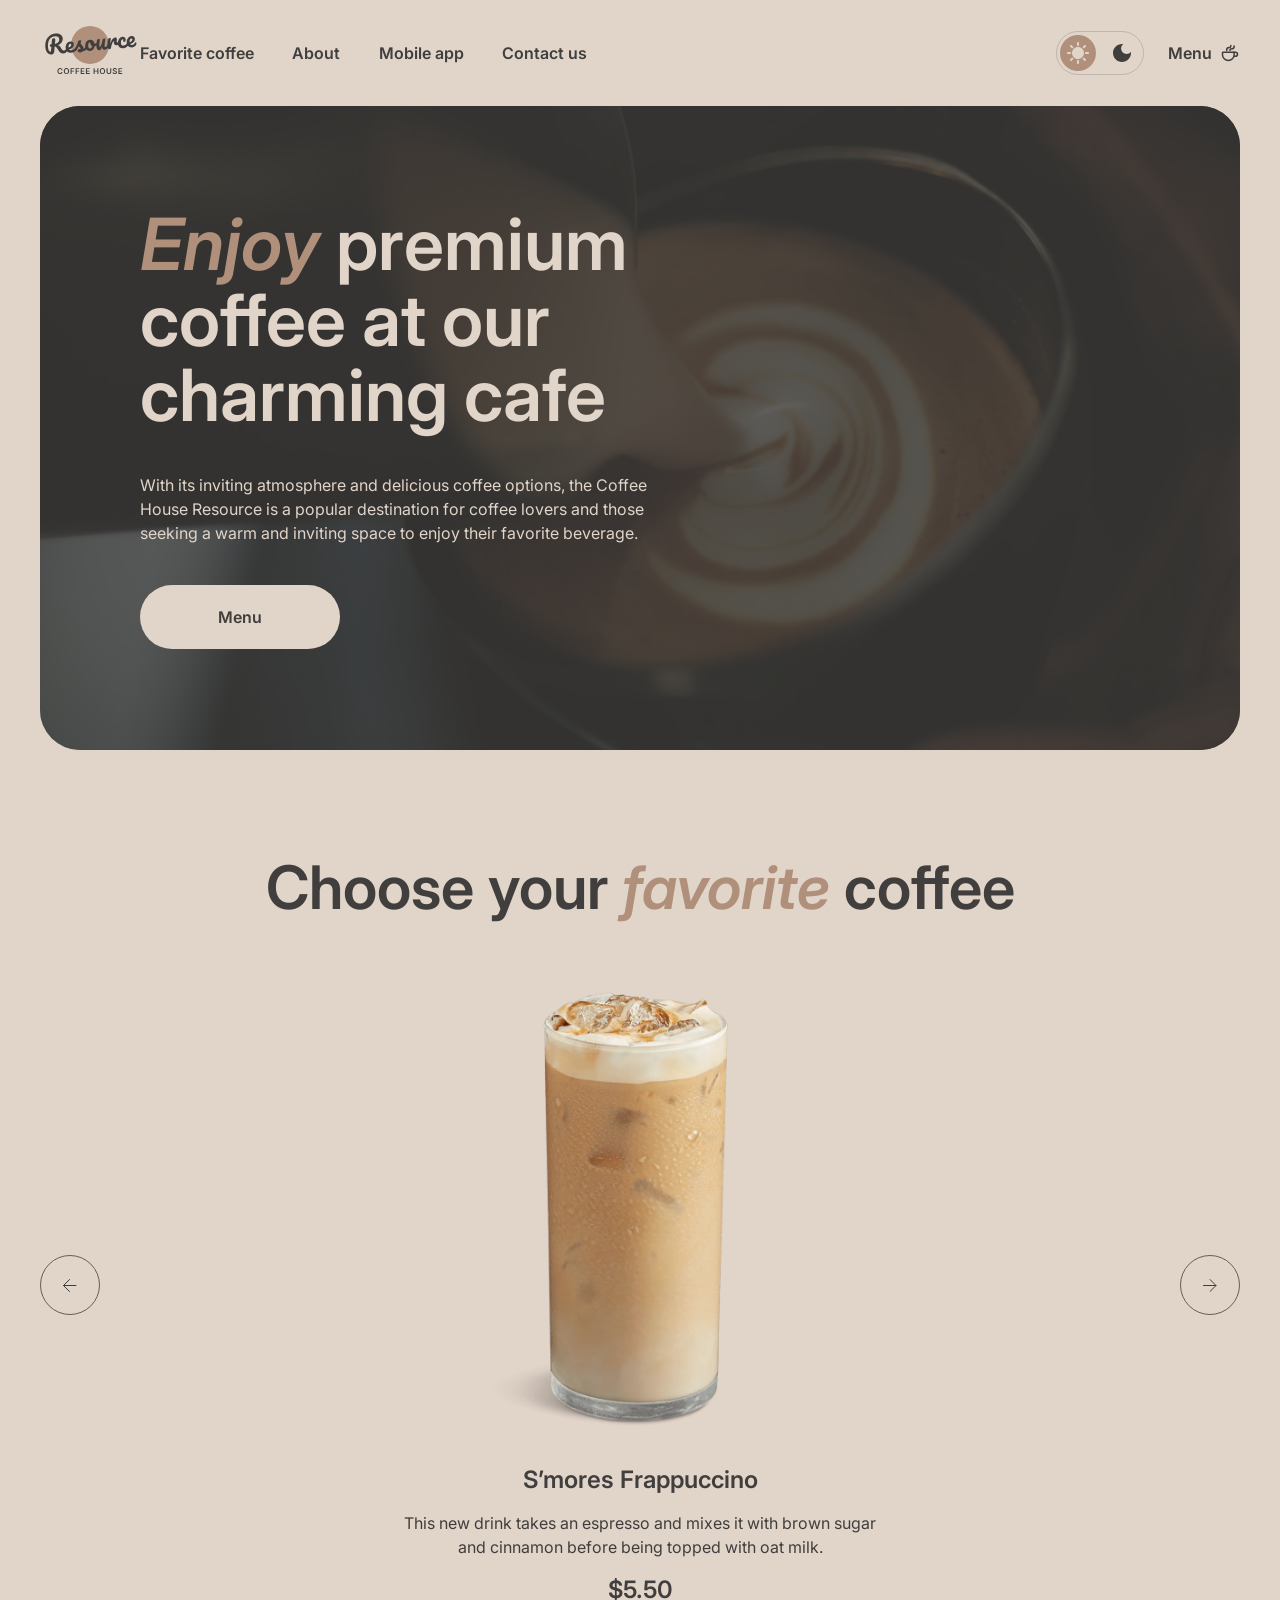
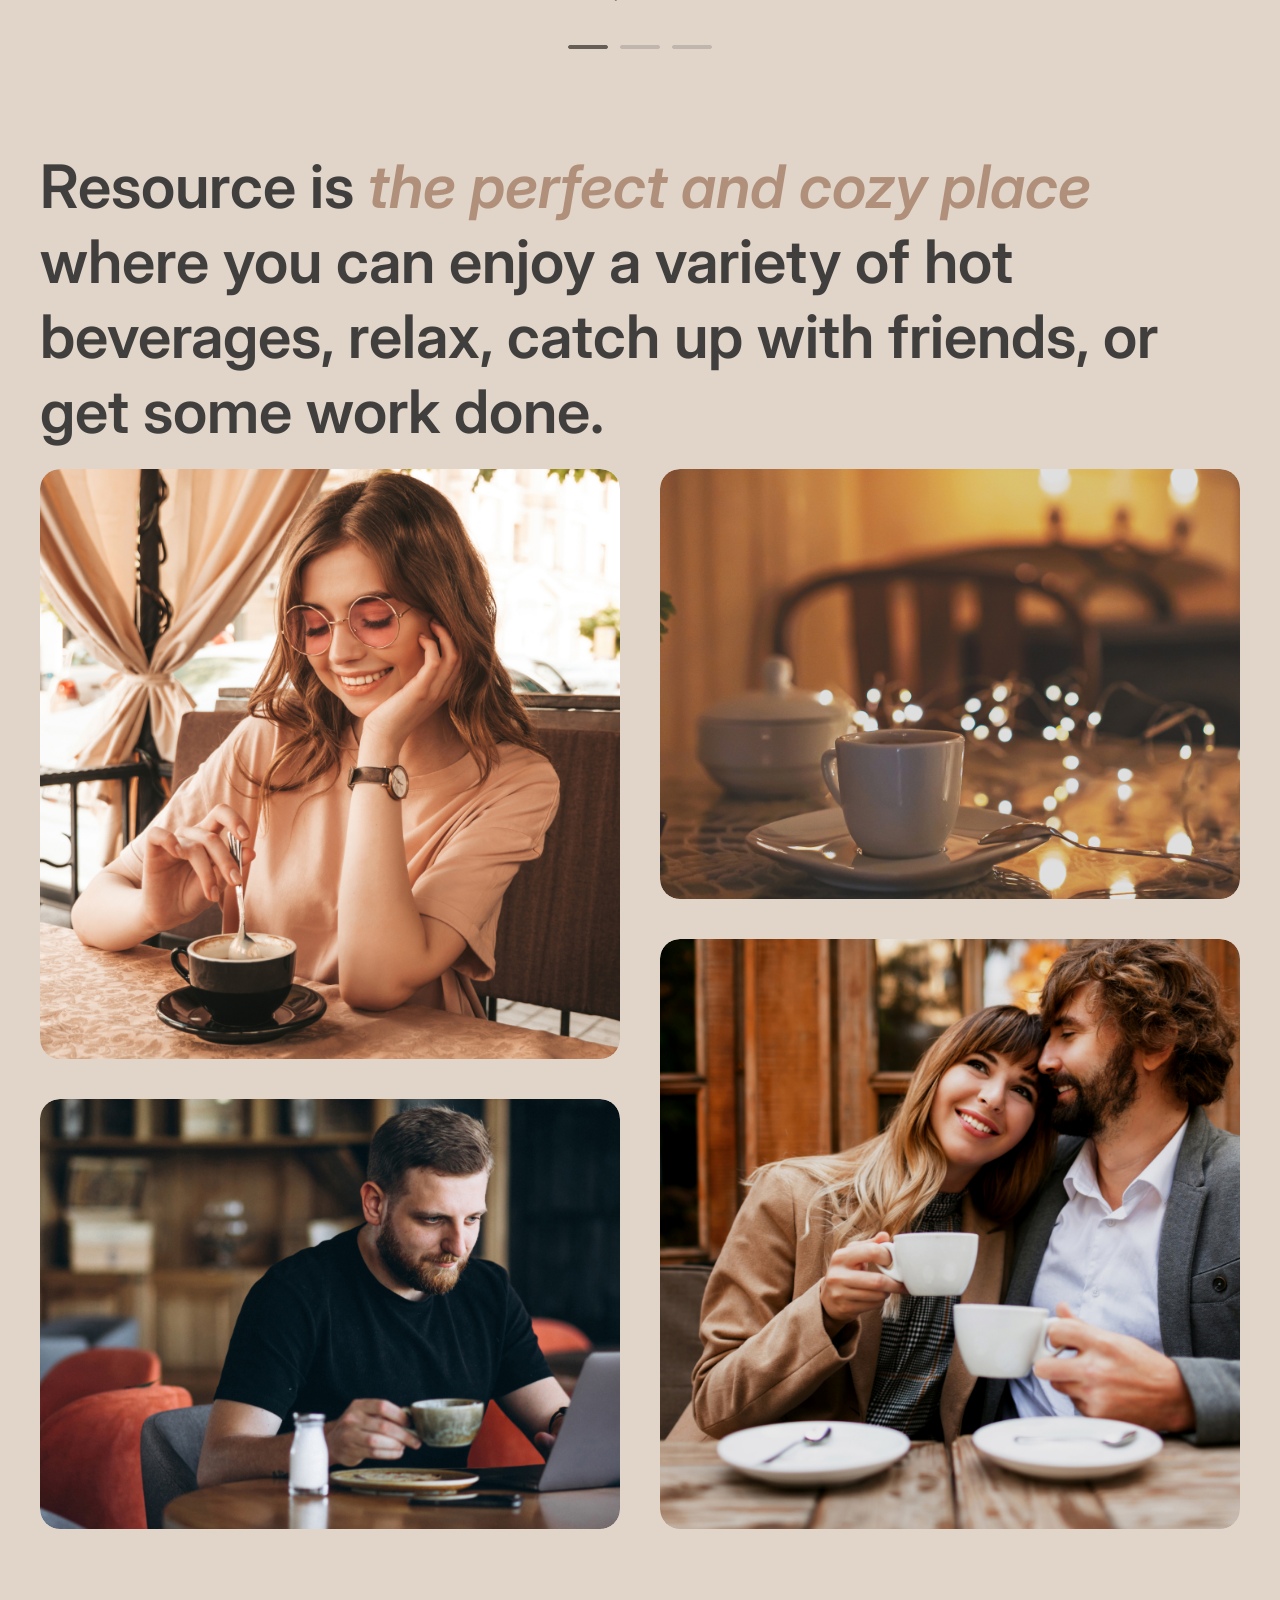
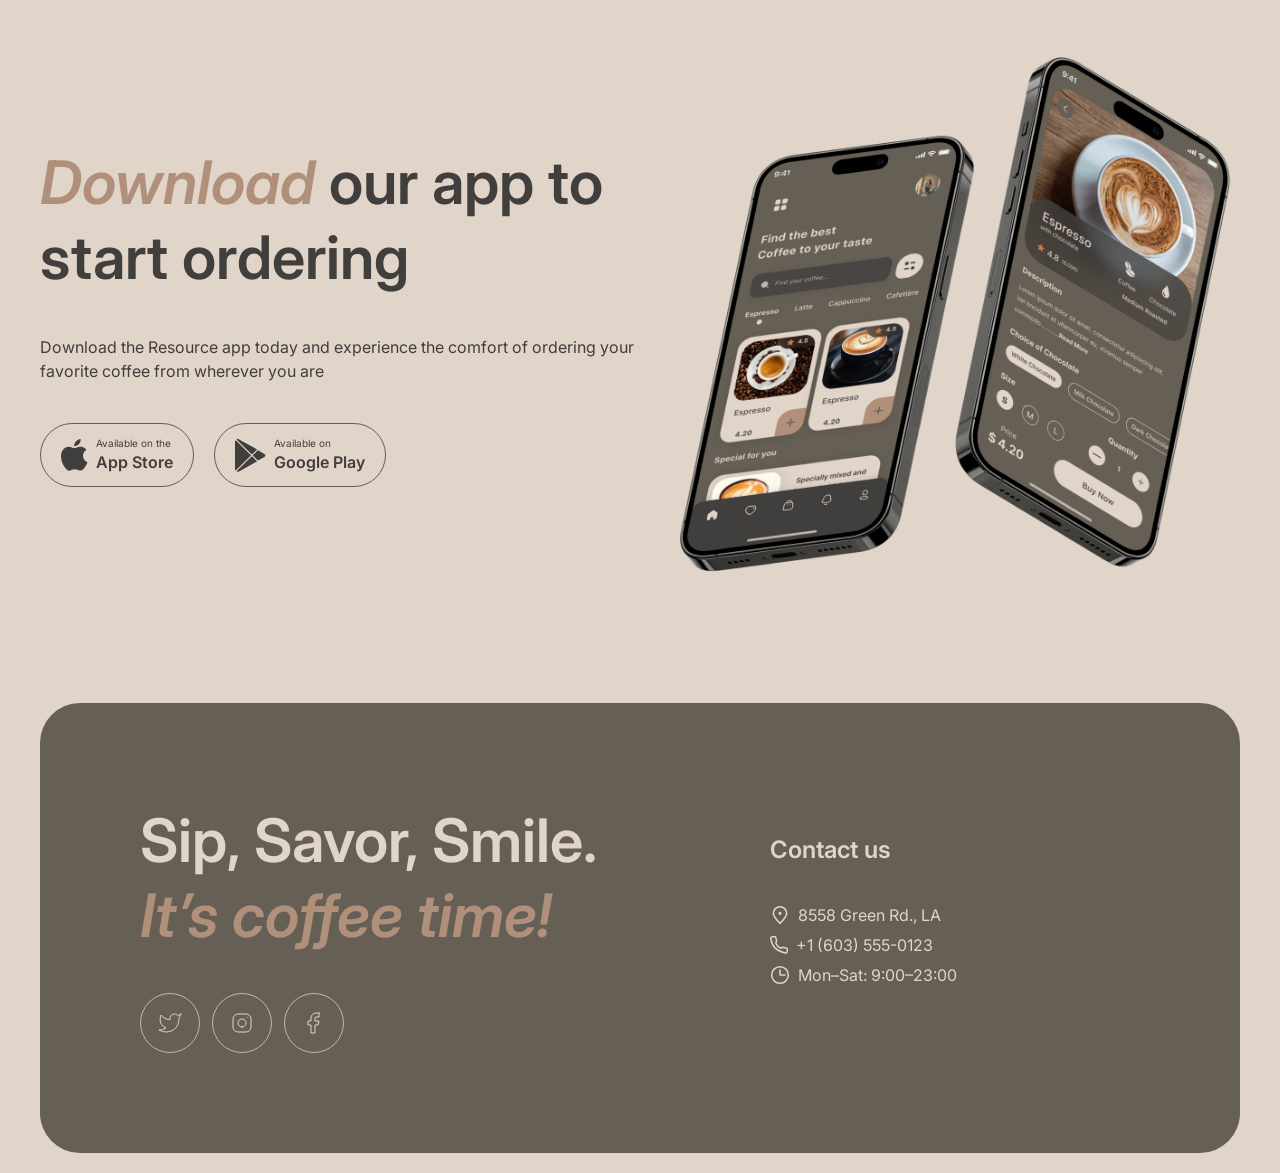
==== commit 42e25cf5: "inin: start work on burger menu" ====
--- a/index.html
+++ b/index.html
@@ -128,8 +128,8 @@
         </a>
       </div>
       <button class="burger-menu" type="button" aria-label="Open navigation">
-        <span class="burger-menu-item"></span>
-        <span class="burger-menu-item"></span>
+        <span class="burger-menu-item burger-menu-item-top"></span>
+        <span class="burger-menu-item burger-menu-item-bottom"></span>
       </button>
     </div>
 
--- a/style.css
+++ b/style.css
@@ -10,6 +10,10 @@
   --border-inverse: #665F55;
   --text-inverse-color: #E1D4C9;
   --container-background-color: #665F55;
+  --background-modal-color: #E1D4C9;
+  --background-modal-button: #665F55;
+  --modal-border-size: #C1B6AD;
+  --modal-text-primary: #E1D4C9;
 }
 
 [data-theme='dark'] {
@@ -22,6 +26,10 @@
   --text-inverse-color: #E1D4C9;
   --container-background-color: #403F3D;
   --overlay-color: #292826CC;
+  --background-modal-color: #403F3D;
+  --background-modal-button: #292826;
+  --modal-border-size: #665F55;
+  --modal-text-primary: #403F3D;
 }
 
 *,
@@ -80,6 +88,7 @@
 }
 
 .header-navigation {
+  display: flex;
   flex-grow: 1;
 }
 
@@ -404,6 +413,7 @@
   width: 60px;
   height: 60px;
   border-radius: 100px;
+  flex-shrink: 0;
   color: var(--text-primary-color);
   border: 1px solid var(--border-inverse);
   background-color: inherit;
@@ -720,14 +730,74 @@
     display: flex;
   }
 
+  .header-navigation {
+    display: none;
+
+  }
+
+  .header {
+    position: relative;
+    justify-content: space-between;
+  }
+
+  .header.burger-menu-active .header-navigation {
+    display: flex;
+    justify-content: center;
+    align-items: start;
+    background-color: var(--page-background-color);
+    position: absolute;
+    top: calc(100% + 20px);
+    z-index: 2;
+    width: 100%;
+    height: calc(100vh - 100px);
+    left: 0;
+  }
+
   .header-menu {
-    display: none;
-  }
-
-
+    flex-direction: column;
+    align-items: center;
+    padding-top: 122px;
+    font-size: 32px;
+    line-height: 125%;
+    font-weight: 600;
+    gap: 60px;
+  }
 
   .menu-and-icon {
     display: none;
+  }
+
+  .link-menu-item {
+    font-size: 32px;
+    line-height: 125%;
+    font-weight: 600;
+  }
+
+  .link-menu--icon {
+    width: 40px;
+    height: 40px;
+  }
+
+  .burger-menu-item {
+    transition: transform 0.3s ease-in-out;
+  }
+
+  .burger-menu-active .burger-menu-item-top {
+    transform: translateY(5px) rotate(45deg);
+  }
+
+  .burger-menu-active .burger-menu-item-bottom {
+    transform: translateY(-4px) rotate(-45deg);
+  }
+
+  .header.burger-menu-active .link-to-menu .menu-and-icon {
+    display: flex;
+    position: absolute;
+    top: 642px;
+    z-index: 2;
+    left: 50%;
+    transform: translateX(-50%);
+
   }
 
   .theme-items {
@@ -771,6 +841,18 @@
     padding: 20px 16px;
   }
 
+  .header-navigation {
+    align-items: start;
+  }
+
+  .header-menu {
+    padding-top: 60px;
+  }
+
+  .header.burger-menu-active .link-to-menu .menu-and-icon {
+    top: 580px;
+  }
+
   .hero-title {
     font-size: 42px;
     line-height: 115%;
@@ -780,73 +862,76 @@
     height: 552px;
   }
 
+
+  .hero-menu-link--icon {
+    opacity: 1;
+  }
+
+  .favorite-coffee-container {
+    justify-content: center;
+  }
+
+  .favorite-card-image {
+    width: 100%;
+    max-width: 350px;
+  }
+
+  .favorite-coffee-title {
+    font-size: 32px;
+  }
+
+  .favorite-card-button {
+    display: none;
+  }
+
+  .about-title {
+    font-size: 32px;
+  }
+
+  .mobile-app {
+    gap: 40px;
+  }
+
+  .mobile-app-title {
+    font-size: 32px;
+  }
+
+  .mobile-app-button-container {
+    flex-direction: column;
+    align-self: start;
+  }
+
+  .mobile-app-button-text-low {
+    text-align: start;
+  }
+
+  .footer {
+    padding: 60px 16px;
+    gap: 40px;
+  }
+
+  .footer-title {
+    font-size: 32px;
+  }
+
+  .footer-contacts-info {
+    gap: 16px;
+  }
+
+  .footer-contacts-info-item {
+    gap: 8px;
+  }
+
+
+
+  .link-to-menu {
+    gap: 12px;
+  }
+}
+
+@media (max-width: 460px) {
   .hero-title-container {
     left: 16px;
     top: 60px;
   }
-
-  .hero-menu-link--icon {
-    opacity: 1;
-  }
-
-  .favorite-coffee-container {
-    justify-content: center;
-  }
-
-  .favorite-card-image {
-    width: 100%;
-    max-width: 350px;
-  }
-
-  .favorite-coffee-title {
-    font-size: 32px;
-  }
-
-  .favorite-card-button {
-    display: none;
-  }
-
-  .about-title {
-    font-size: 32px;
-  }
-
-  .mobile-app {
-    gap: 40px;
-  }
-
-  .mobile-app-title {
-    font-size: 32px;
-  }
-
-  .mobile-app-button-container {
-    flex-direction: column;
-    align-self: start;
-  }
-
-  .mobile-app-button-text-low {
-    text-align: start;
-  }
-
-  .footer {
-    padding: 60px 16px;
-    gap: 40px;
-  }
-
-  .footer-title {
-    font-size: 32px;
-  }
-
-  .footer-contacts-info {
-    gap: 16px;
-  }
-
-  .footer-contacts-info-item {
-    gap: 8px;
-  }
-
-
-
-  .link-to-menu {
-    gap: 12px;
-  }
 }
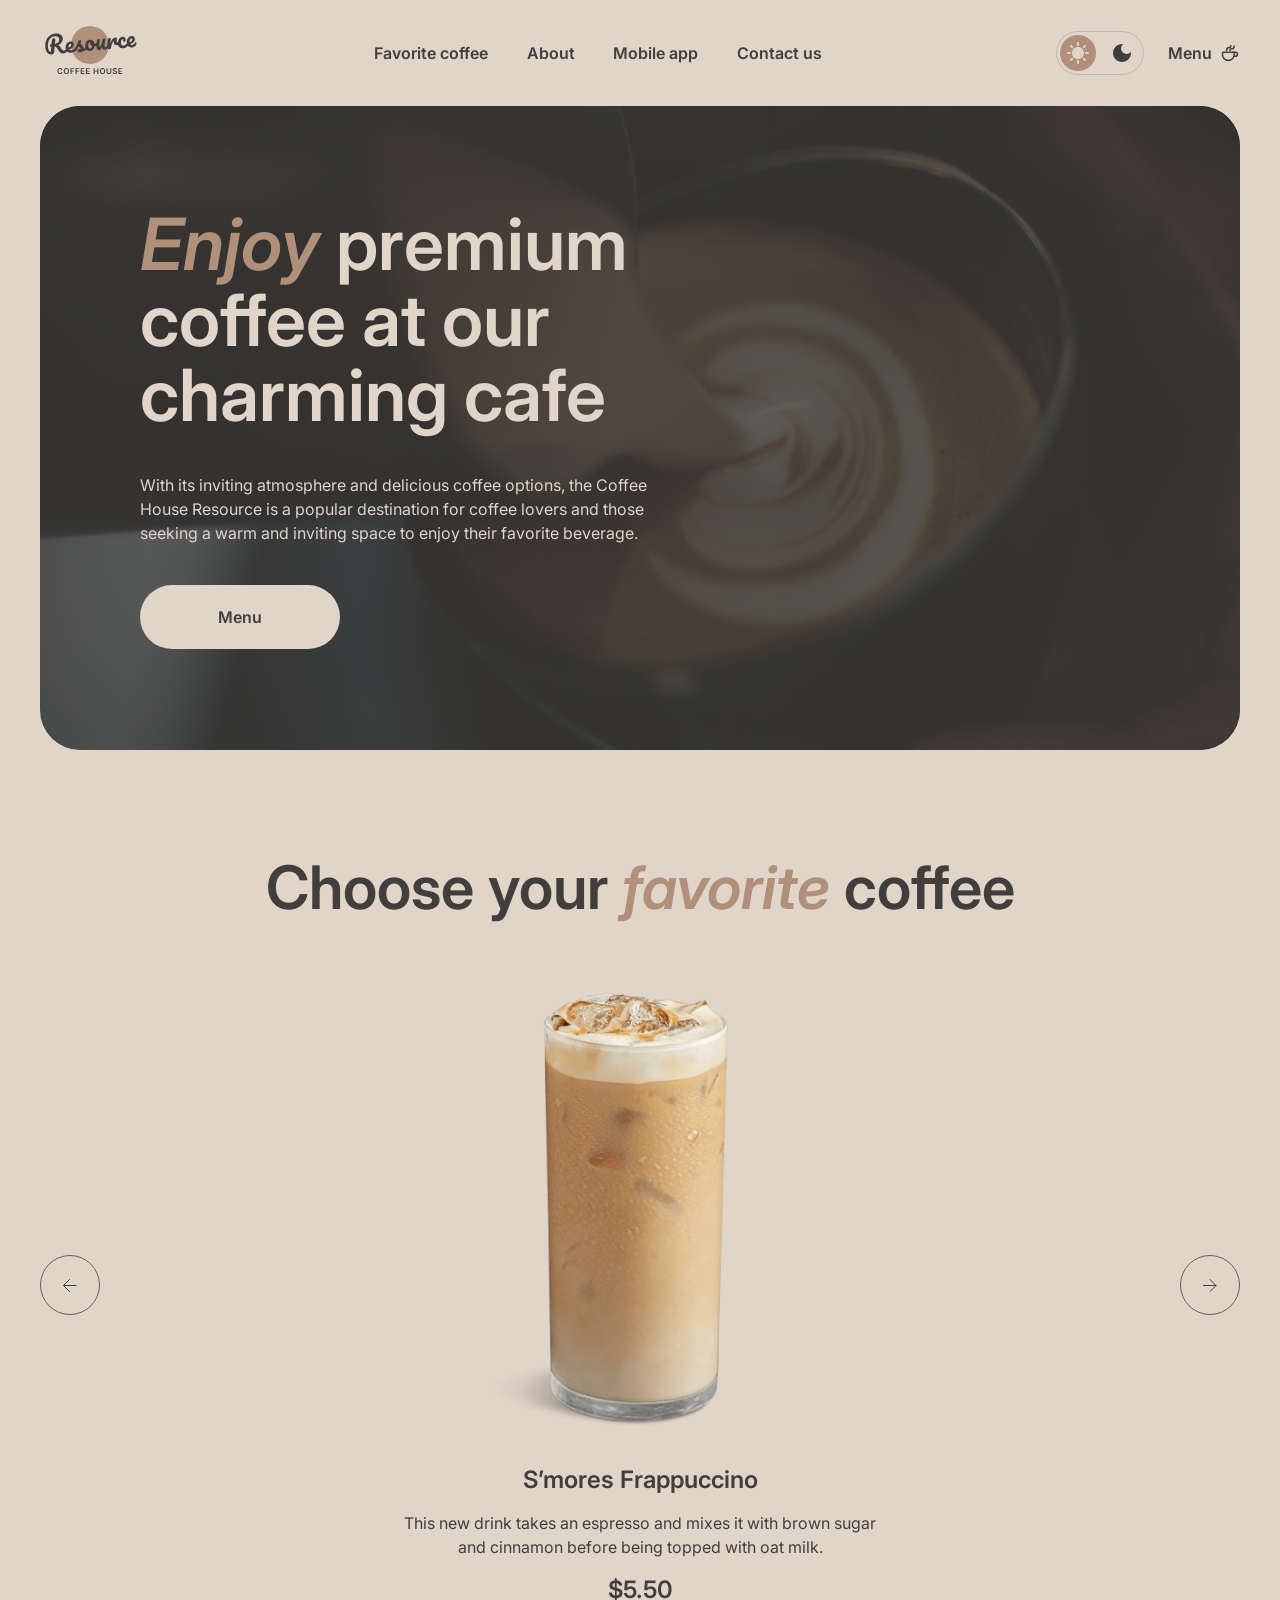
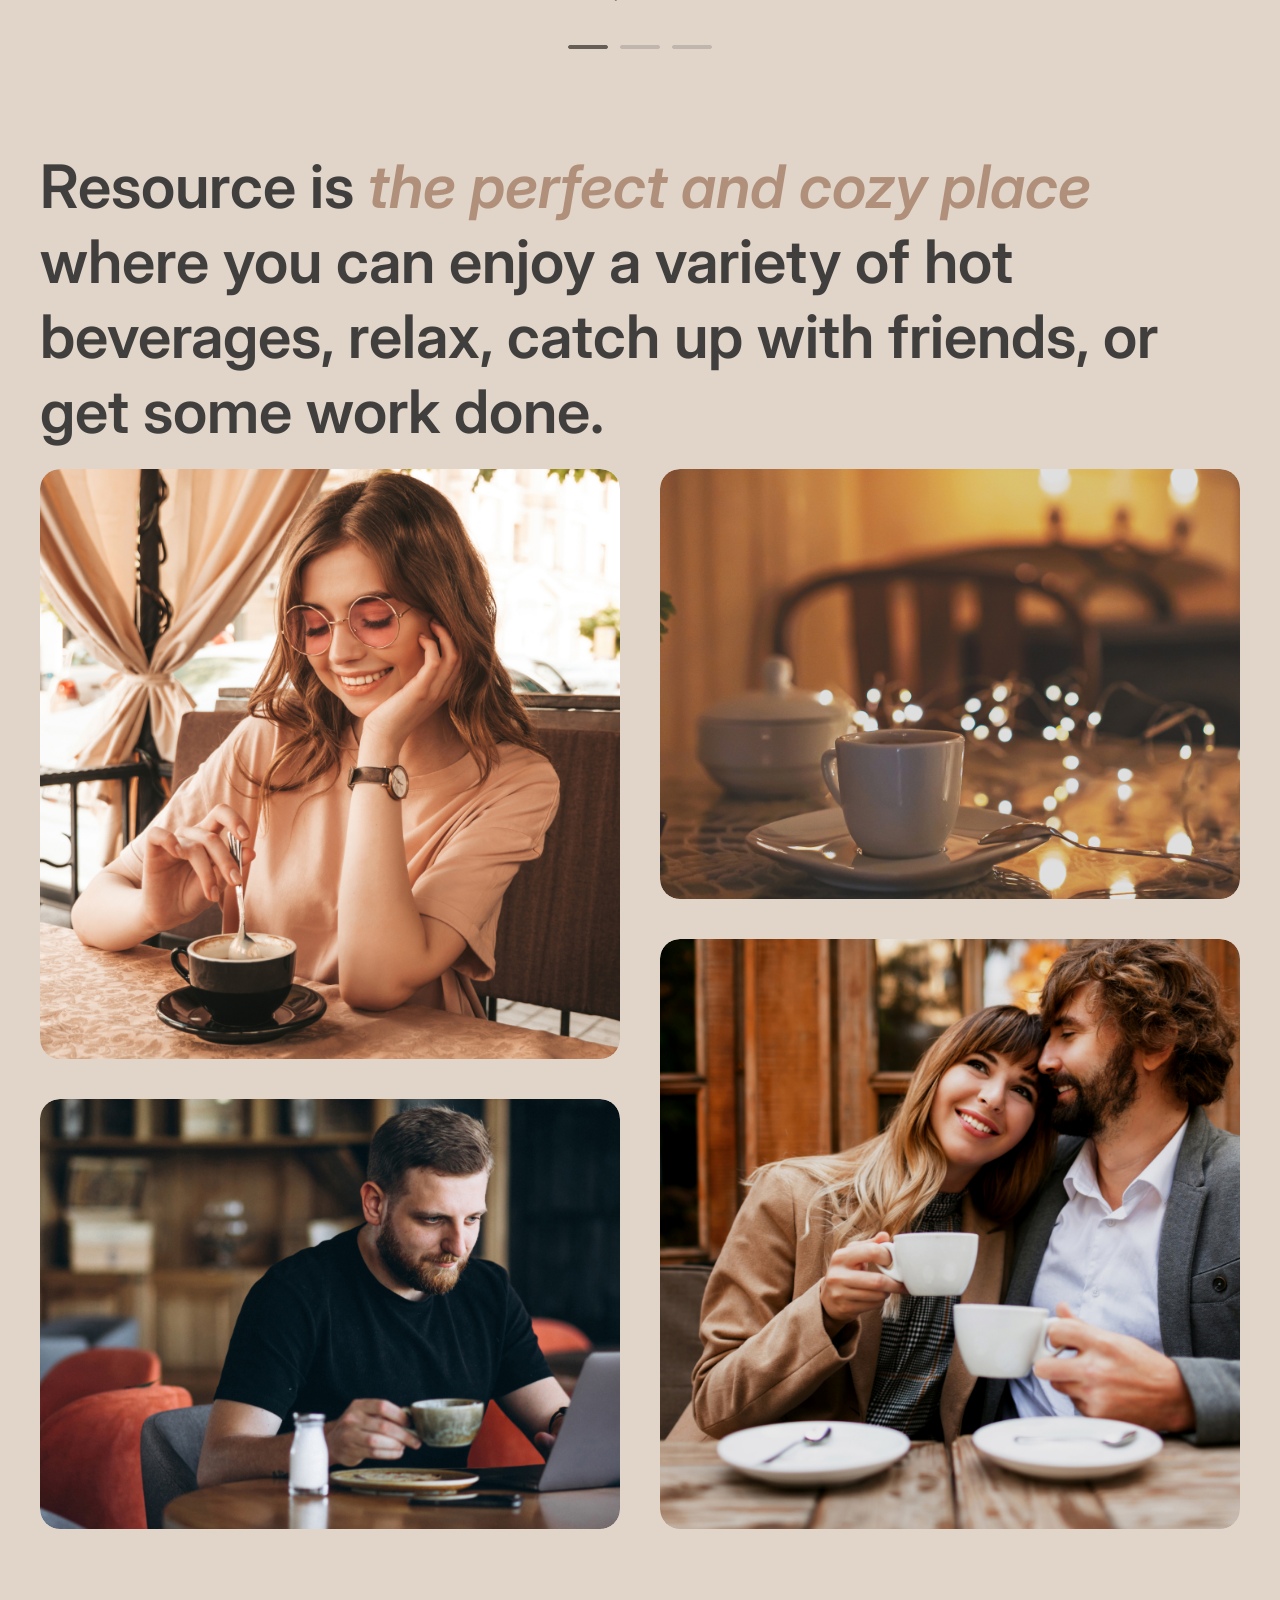
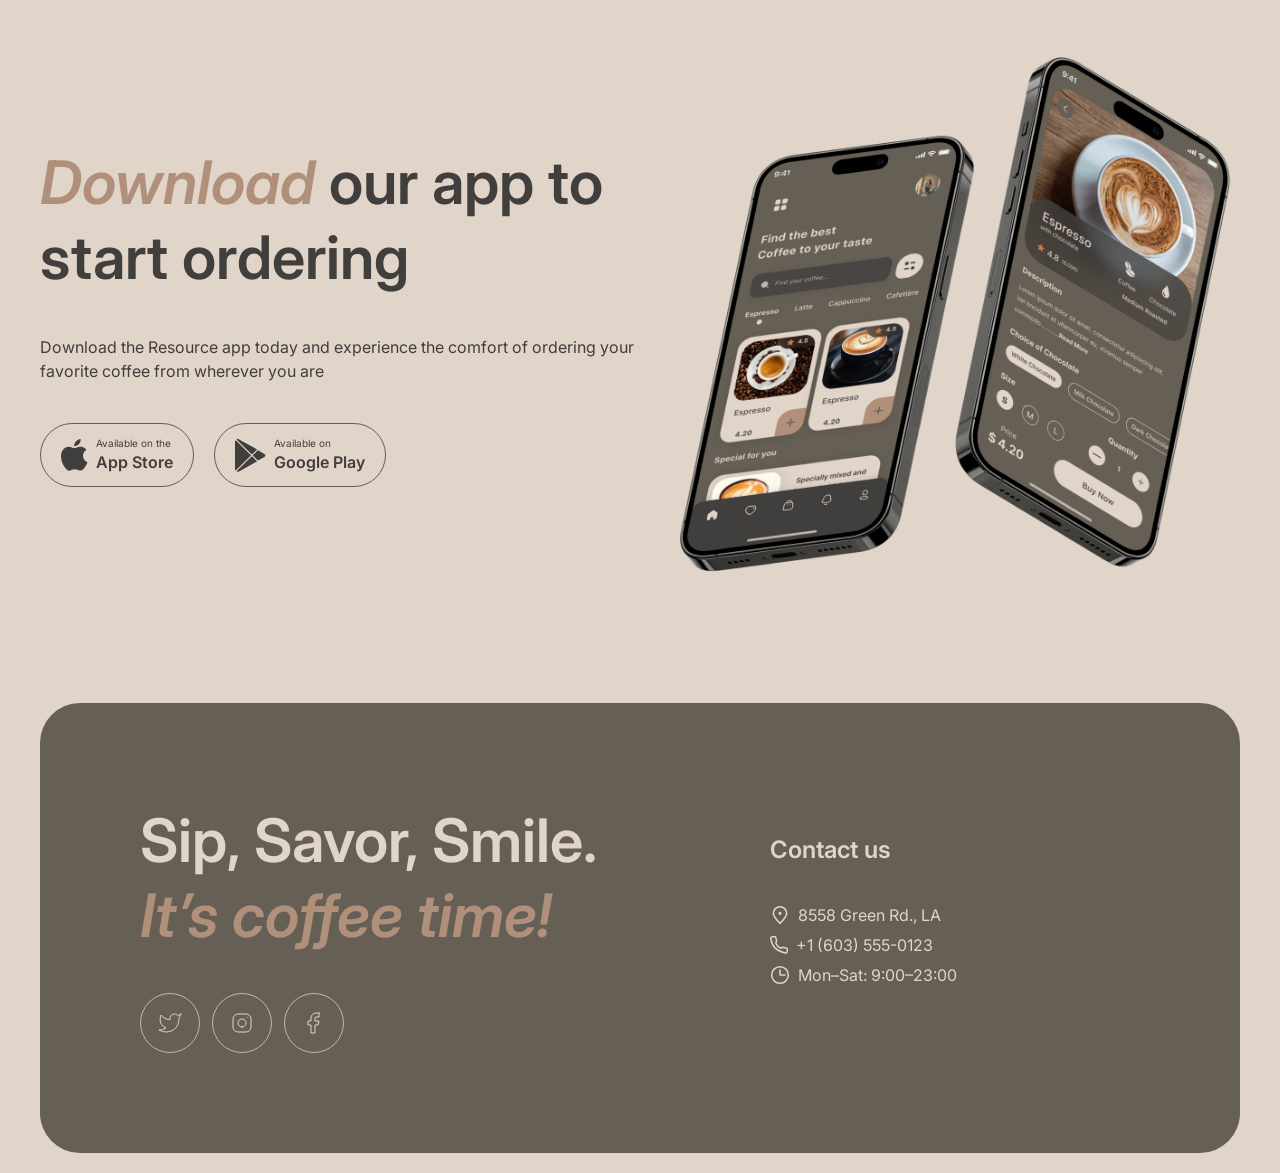
==== commit 78d9adb8: "refactor: modal changed" ====
--- a/index.html
+++ b/index.html
@@ -86,6 +86,23 @@
         <li class="header-menu-item"><a href="#mobile-app">Mobile app</a></li>
         <li class="header-menu-item"><a href="#contact">Contact us</a></li>
       </ul>
+      <a class="link-menu-item link-menu-item-for-burger-menu" href="catalog.html">Menu
+        <svg class="link-menu--icon" width="20" height="20" viewBox="0 0 20 20" fill="none"
+          xmlns="http://www.w3.org/2000/svg">
+          <path
+            d="M14.167 9.76667V11.6667C14.167 14.8883 11.5553 17.5 8.33366 17.5C5.112 17.5 2.50033 14.8883 2.50033 11.6667V9.76667C2.50033 9.4353 2.76896 9.16667 3.10033 9.16667H13.567C13.8984 9.16667 14.167 9.4353 14.167 9.76667Z"
+            stroke="currentColor" stroke-width="1.5" stroke-linecap="round" stroke-linejoin="round" />
+          <path
+            d="M10.0003 7.50008C10.0003 6.66675 10.5956 5.83341 11.786 5.83341C13.101 5.83341 14.167 4.76743 14.167 3.45246V2.91675"
+            stroke="currentColor" stroke-width="1.5" stroke-linecap="round" stroke-linejoin="round" />
+          <path
+            d="M6.66634 7.5V7.08333C6.66634 5.70262 7.78563 4.58333 9.16634 4.58333C10.0868 4.58333 10.833 3.83714 10.833 2.91667V2.5"
+            stroke="currentColor" stroke-width="1.5" stroke-linecap="round" stroke-linejoin="round" />
+          <path
+            d="M13.333 9.16675H15.4163C16.5669 9.16675 17.4997 10.0995 17.4997 11.2501C17.4997 12.4007 16.5669 13.3334 15.4163 13.3334H14.1663"
+            stroke="currentColor" stroke-width="1.5" stroke-linecap="round" stroke-linejoin="round" />
+        </svg>
+      </a>
     </nav>
     <div class="link-to-menu">
       <input class="menu-input" id="theme-change" type="checkbox" aria-label="change-theme">
--- a/style.css
+++ b/style.css
@@ -42,6 +42,7 @@
 
 html {
   scroll-behavior: smooth;
+
 }
 
 body {
@@ -52,6 +53,7 @@
   padding: 20px 40px;
   color: var(--text-primary-color);
   min-height: 100vh;
+
 }
 
 a {
@@ -84,11 +86,10 @@
   font-size: 16px;
   font-weight: 600;
   line-height: 150%;
-
+  overflow-x: clip;
 }
 
 .header-navigation {
-  display: flex;
   flex-grow: 1;
 }
 
@@ -259,6 +260,7 @@
   position: absolute;
   inset: 0;
   background-color: var(--overlay-color);
+  border-radius: 40px;
 }
 
 .hero-video {
@@ -702,6 +704,10 @@
   width: 100%;
 }
 
+.link-menu-item-for-burger-menu {
+  display: none;
+}
+
 @media (max-width: 900px) {
   .mobile-app {
     flex-direction: column;
@@ -731,19 +737,12 @@
   }
 
   .header-navigation {
-    display: none;
-
-  }
-
-  .header {
-    position: relative;
-    justify-content: space-between;
-  }
-
-  .header.burger-menu-active .header-navigation {
+    flex-direction: column;
     display: flex;
+    pointer-events: none;
     justify-content: center;
-    align-items: start;
+    align-items: center;
+    gap: 100px;
     background-color: var(--page-background-color);
     position: absolute;
     top: calc(100% + 20px);
@@ -751,18 +750,38 @@
     width: 100%;
     height: calc(100vh - 100px);
     left: 0;
+    transform: translateX(100%);
+    transition: transform 0.3s ease-in;
+  }
+
+  .blocked-overflow {
+    overflow: hidden;
+  }
+
+  .header {
+    position: relative;
+    justify-content: space-between;
+  }
+
+  .header.burger-menu-active .header-navigation {
+    pointer-events: auto;
+    transform: translateX(0);
   }
 
   .header-menu {
     flex-direction: column;
     align-items: center;
-    padding-top: 122px;
+    padding-top: 50px;
     font-size: 32px;
     line-height: 125%;
     font-weight: 600;
     gap: 60px;
   }
 
+  .link-menu-item-for-burger-menu {
+    display: flex;
+  }
+
   .menu-and-icon {
     display: none;
   }
@@ -790,15 +809,6 @@
     transform: translateY(-4px) rotate(-45deg);
   }
 
-  .header.burger-menu-active .link-to-menu .menu-and-icon {
-    display: flex;
-    position: absolute;
-    top: 642px;
-    z-index: 2;
-    left: 50%;
-    transform: translateX(-50%);
-
-  }
 
   .theme-items {
     width: 44px;
@@ -841,16 +851,13 @@
     padding: 20px 16px;
   }
 
-  .header-navigation {
-    align-items: start;
-  }
-
   .header-menu {
     padding-top: 60px;
   }
 
-  .header.burger-menu-active .link-to-menu .menu-and-icon {
-    top: 580px;
+  .hero-title-container {
+    left: 16px;
+    top: 60px;
   }
 
   .hero-title {
@@ -922,16 +929,7 @@
     gap: 8px;
   }
 
-
-
   .link-to-menu {
     gap: 12px;
   }
-}
-
-@media (max-width: 460px) {
-  .hero-title-container {
-    left: 16px;
-    top: 60px;
-  }
 }
